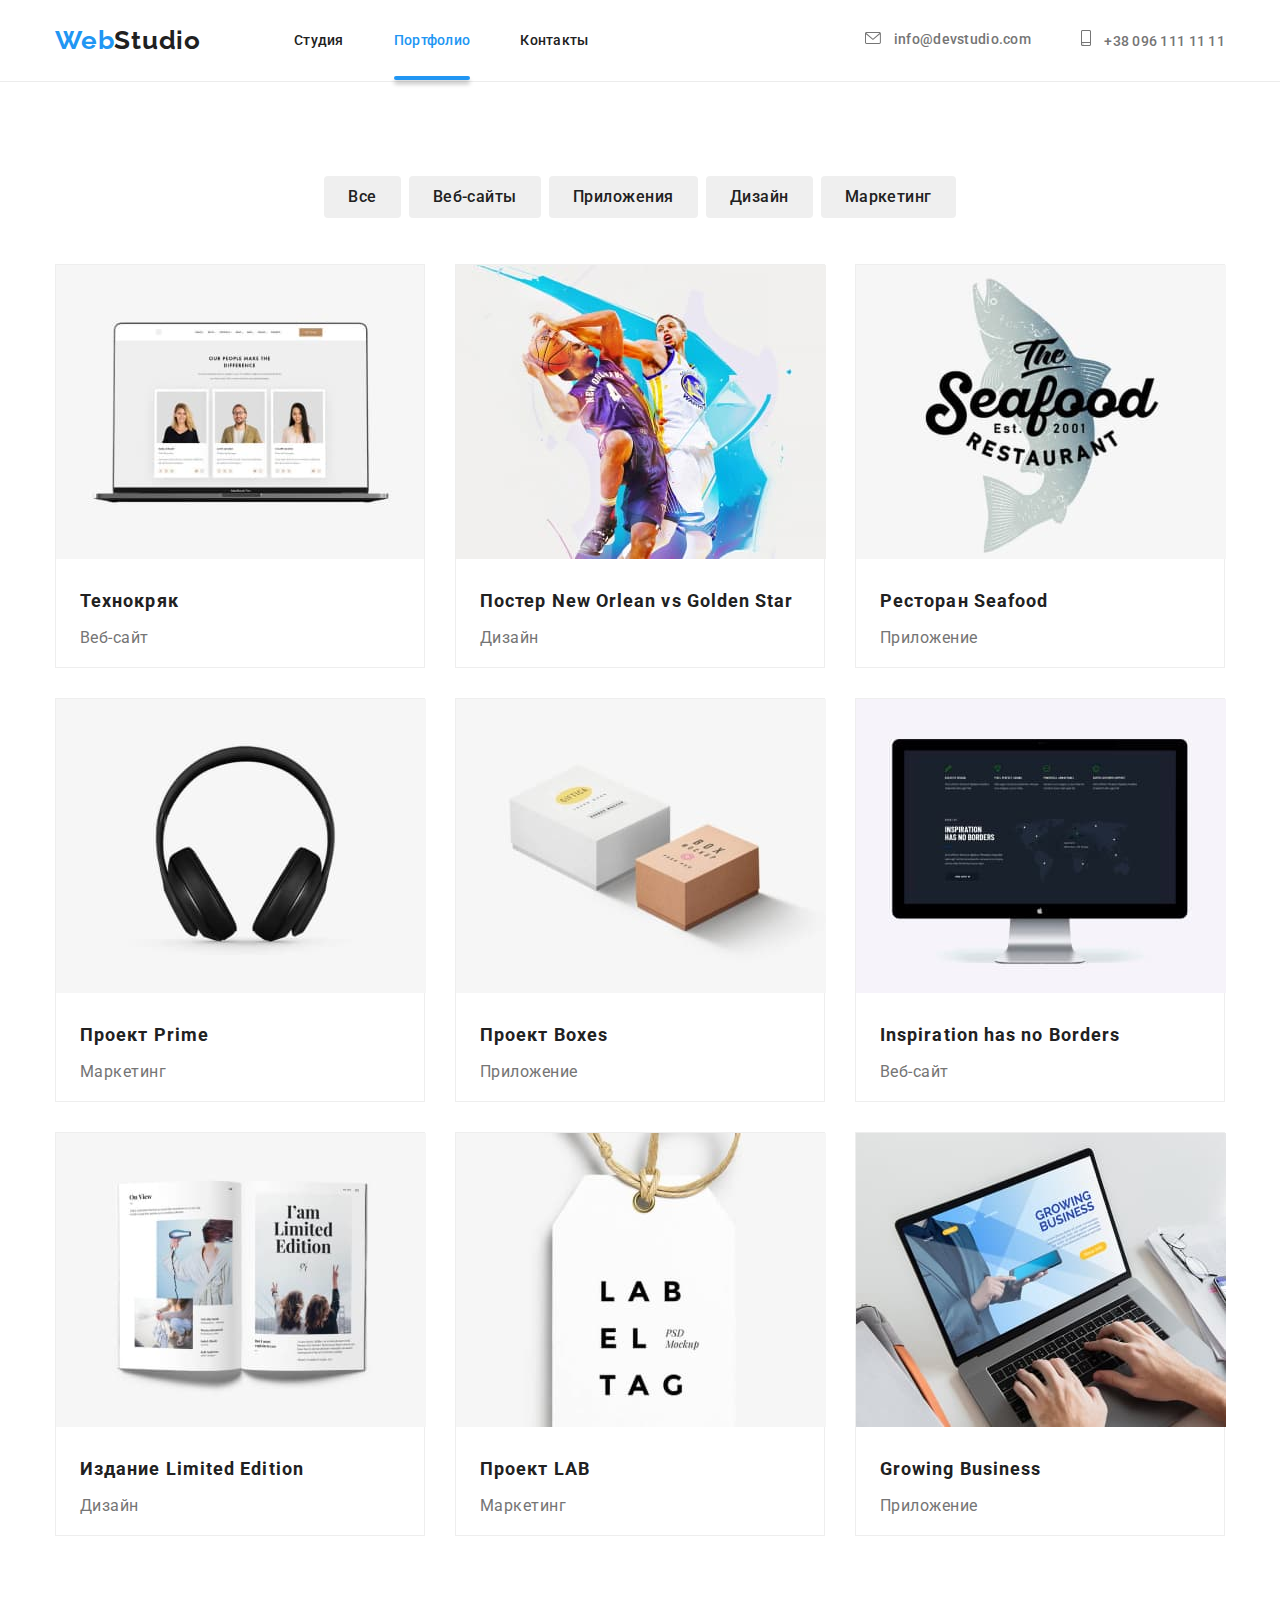
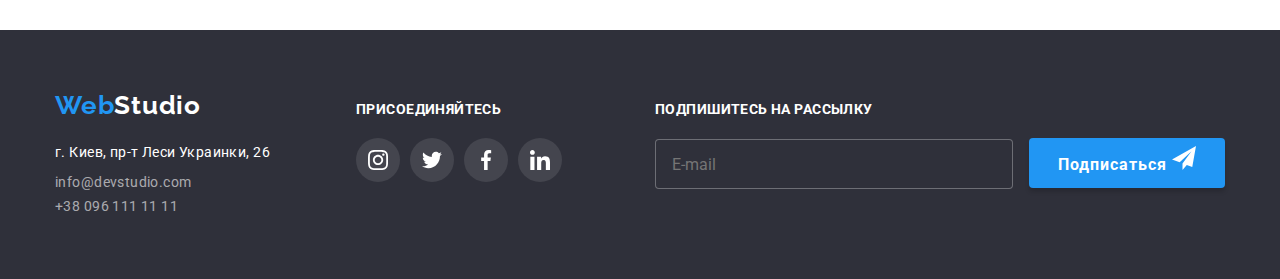
==== portfolio.html @ c8ee0426 "new repository" ====
<!DOCTYPE html>
<html lang="ru">
  <head>
    <meta charset="UTF-8" />
    <meta http-equiv="X-UA-Compatible" content="IE=edge" />
    <meta name="viewport" content="width=device-width, initial-scale=1.0" />
    <title>Portfolio</title>
    <link rel="preconnect" href="https://fonts.googleapis.com" />
    <link rel="preconnect" href="https://fonts.gstatic.com" crossorigin />
    <link
      href="https://fonts.googleapis.com/css2?family=Raleway:wght@700&family=Roboto:wght@400;500;700;900&display=swap"
      rel="stylesheet"
    />
    <link
      rel="stylesheet"
      href="https://cdnjs.cloudflare.com/ajax/libs/modern-normalize/1.1.0/modern-normalize.min.css"
    />
    <link rel="stylesheet" href="./css/styles.css" />
  </head>
  <body>
    <!-- header -->
    <header class="header header-portfolio">
      <div class="container">
        <a href="./index.html" class="header-logo-web"
          >Web<span class="header-logo">Studio</span></a
        >
        <nav class="site-nav">
          <ul class="site-nav-list list">
            <li class="site-nav-item">
              <a href="./index.html" class="site-nav-link">Студия</a>
            </li>
            <li class="site-nav-item">
              <a href="./portfolio.html" class="site-nav-link site-nav-content">Портфолио</a>
            </li>
            <li class="site-nav-item">
              <a href="Контакты" class="site-nav-link">Контакты</a>
            </li>
          </ul>
        </nav>
        <ul class="header-list list">
          <li class="header-list-item">
            <a href="mailto:info@devstudio.com" class="header-list-link">
              <svg class="icon-email">
                <use href="./images/icons.svg#icon-email"></use>
              </svg>
              info@devstudio.com</a
            >
          </li>
          <li class="header-list-item">
            <a href="tel:+380961111111" class="header-list-link">
              <svg class="icon-phone">
                <use href="./images/icons.svg#icon-smartphone"></use>
              </svg>
              +38 096 111 11 11</a
            >
          </li>
        </ul>
      </div>
    </header>
    <!-- main contener -->
    <main>
      <!-- heading -->
      <section class="portfolio section">
        <div class="container">
          <h1 class="visually-hidden">Портфолио</h1>
          <ul class="filters-list list">
            <li class="filters-item filters-item-fist">
              <button class="filters-button" type="button">Все</button>
            </li>
            <li class="filters-item">
              <button class="filters-button" type="button">Веб-сайты</button>
            </li>
            <li class="filters-item">
              <button class="filters-button" type="button">Приложения</button>
            </li>
            <li class="filters-item">
              <button class="filters-button" type="button">Дизайн</button>
            </li>
            <li class="filters-item">
              <button class="filters-button" type="button">Маркетинг</button>
            </li>
          </ul>
          <ul class="portfolio-list list">
            <li class="portfolio-item">
              <div class="portfolio-item-web">
                <img
                  class="portfolio-fofto"
                  src="./images/portfolio-texno.jpg"
                  alt="веб-сайт технокряк"
                  width="370"
                  height="294"
                />
                <p class="portfolio-item-overley">
                  Технокряк это современная площадка распространения коронавируса. Компании
                  используют эту платформу для цифрового шпионажа и атак на защищённые сервера
                  конкурентов.
                </p>
              </div>
              <h2 class="portfolio-title">Технокряк</h2>
              <p class="portfolio-text">Веб-сайт</p>
            </li>
            <li class="portfolio-item">
              <img
                class="portfolio-fofto"
                src="./images/portfolio-poster.jpg"
                alt="дизайн постеров"
                width="370"
                height="294"
              />
              <h2 class="portfolio-title">Постер New Orlean vs Golden Star</h2>
              <p class="portfolio-text">Дизайн</p>
            </li>
            <li class="portfolio-item">
              <img
                class="portfolio-fofto"
                src="./images/portfolio-sea-food.jpg"
                alt="ресторан seafood"
                width="370"
                height="294"
              />
              <h2 class="portfolio-title">Ресторан Seafood</h2>
              <p class="portfolio-text">Приложение</p>
            </li>
            <li class="portfolio-item">
              <img
                class="portfolio-fofto"
                src="./images/portfolio-prime.jpg"
                alt="проект prime"
                width="370"
                height="294"
              />
              <h2 class="portfolio-title">Проект Prime</h2>
              <p class="portfolio-text">Маркетинг</p>
            </li>
            <li class="portfolio-item">
              <img
                class="portfolio-fofto"
                src="./images/portfolio-boxes.jpg"
                alt="проект boxes"
                width="370"
                height="294"
              />
              <h2 class="portfolio-title">Проект Boxes</h2>
              <p class="portfolio-text">Приложение</p>
            </li>
            <li class="portfolio-item">
              <img
                class="portfolio-fofto"
                src="./images/portfolio-inspiration.jpg"
                alt="веб-сайт inspiration"
                width="370"
                height="294"
              />
              <h2 class="portfolio-title">Inspiration has no Borders</h2>
              <p class="portfolio-text">Веб-сайт</p>
            </li>
            <li class="portfolio-item">
              <img
                class="portfolio-fofto"
                src="./images/portfolio-edition.jpg"
                alt="издание limited edition"
                width="370"
                height="294"
              />
              <h2 class="portfolio-title">Издание Limited Edition</h2>
              <p class="portfolio-text">Дизайн</p>
            </li>
            <li class="portfolio-item">
              <img
                class="portfolio-fofto"
                src="./images/portfolio-lab.jpg"
                alt="проект lab"
                width="370"
                height="294"
              />
              <h2 class="portfolio-title">Проект LAB</h2>
              <p class="portfolio-text">Маркетинг</p>
            </li>
            <li class="portfolio-item">
              <img
                class="portfolio-fofto"
                src="./images/portfolio-growing.jpg"
                alt="приложение growing business"
                width="370"
                height="294"
              />
              <h2 class="portfolio-title">Growing Business</h2>
              <p class="portfolio-text">Приложение</p>
            </li>
          </ul>
        </div>
      </section>
    </main>
    <!-- footer -->
    <footer class="footer">
      <div class="container">
        <div class="footer-container">
          <a href="./index.html" class="footer-logo-web"
            >Web<span class="footer-logo">Studio</span></a
          >
          <address class="footer-address">г. Киев, пр-т Леси Украинки, 26</address>
          <a href="mailto:info@devstudio.com" class="footer-link">info@devstudio.com</a>
          <div>
            <a href="tel:+380961111111" class="footer-link footer-link-phone">+38 096 111 11 11</a>
          </div>
        </div>
        <div class="conect">
          <div class="conect-social">
            <h3 class="conect-title">присоединяйтесь</h3>
            <ul class="conect-social-list list">
              <li class="conect-social-item">
                <a class="conect-social-link" href="">
                  <svg class="conect-social-icon">
                    <use href="./images/icons.svg#icon-instagram"></use>
                  </svg>
                </a>
              </li>
              <li class="conect-social-item">
                <a class="conect-social-link" href="">
                  <svg class="conect-social-icon">
                    <use href="./images/icons.svg#icon-twitter"></use>
                  </svg>
                </a>
              </li>
              <li class="conect-social-item">
                <a class="conect-social-link" href="">
                  <svg class="conect-social-icon">
                    <use href="./images/icons.svg#icon-facebook"></use>
                  </svg>
                </a>
              </li>
              <li class="conect-social-item">
                <a class="conect-social-link" href="">
                  <svg class="conect-social-icon">
                    <use href="./images/icons.svg#icon-linkedin"></use>
                  </svg>
                </a>
              </li>
            </ul>
          </div>
        </div>
        <div class="mailing">
          <h3 class="mailing-title">Подпишитесь на рассылку</h3>
          <form class="form">
            <label for="email"></label>
            <input type="email" name="email" id="email" placeholder="E-mail" class="form-label" />
            <button type="submit" class="button-mailing">
              Подписаться
              <svg class="mailing-icon" width="24" height="24">
                <use href="./images/icons.svg#icon-send"></use>
              </svg>
            </button>
          </form>
        </div>
      </div>
    </footer>
  </body>
</html>
---- css/styles.css ----
/* root */
:root {
  --primery-background-color: #ffffff;
  --secondary-background-color: #e5e5e5;
  --section-background-color: #f5f4fa;
  --header-background-color: #2f303a;
  --primery-text-color: #212121;
  --secondary-text-color: #2196f3;
  --link-text-color: #757575;
  --footer-text-color: rgba(255, 255, 255, 0.6);
  --line-fist-color: #ececec;
  --line-second-color: #eeeeee;
  --border-first-color: #afb1b8;
}

/* ----------------------------------------------------------------INDEX---------------------------------------------------------------- */

/* --------------------------------BODY-------------------------------- */

body {
  background-color: var(--primery-background-color);
  font-family: 'Roboto', sans-serif;
}

.list {
  list-style-type: none;
  margin: 0;
  padding: 0;
}

.visually-hidden {
  position: absolute;
  white-space: nowrap;
  width: 1px;
  height: 1px;
  overflow: hidden;
  border: 0;
  padding: 0;
  clip: rect(0 0 0 0);
  clip-path: inset(50%);
  margin: -1px;
}
.container {
  width: 1200px;
  margin: auto;
  padding-left: 15px;
  padding-right: 15px;
  text-align: center;
  /* outline: 2px solid red; */
}

.section {
  padding-top: 94px;
  padding-bottom: 94px;
}
/* --------------------------------HEADER-------------------------------- */

/* web studio */
.header-logo {
  /* margin-right: 93px; */
  font-family: Raleway;
  font-weight: 700;
  font-size: 26px;
  line-height: 1.19;
  letter-spacing: 0.03em;
  color: var(--primery-text-color);
  text-decoration: none;
}

.header-logo-web {
  padding-top: 25px;
  padding-bottom: 25px;
  font-family: Raleway;
  font-weight: 700;
  font-size: 26px;
  line-height: 1.19;
  letter-spacing: 0.03em;
  color: var(--secondary-text-color);
  text-decoration: none;
}

.header-list-link {
  padding-top: 32px;
  padding-bottom: 32px;
  font-weight: 500;
  font-size: 14px;
  line-height: 1.14;
  letter-spacing: 0.02em;
  color: var(--link-text-color);
  text-decoration: none;
  transition: color 250ms cubic-bezier(0.4, 0, 0.2, 1);
}

.header-list-link:hover,
.header-list-link:focus {
  color: var(--secondary-text-color);
}
.header-list {
  display: flex;
  margin-left: auto;
}

.header .container {
  display: flex;
  align-items: center;
}

.header-list-item:not(:first-child) {
  padding-left: 50px;
}

.header-portfolio {
  border-bottom: 1px solid var(--line-fist-color);
}

/* --------------------------------NAV-------------------------------- */

.site-nav-link {
  position: relative;
  padding-top: 32px;
  padding-bottom: 32px;
  font-weight: 500;
  font-size: 14px;
  line-height: 1.14;
  letter-spacing: 0.02em;
  color: var(--primery-text-color);
  text-decoration: none;

  transition: color 250ms cubic-bezier(0.4, 0, 0.2, 1);
}

/* .site-nav-item {
  position: relative;
} */

.site-nav-item:not(:first-child) {
  padding-left: 50px;
}

.site-nav-link:hover,
.site-nav-link:focus {
  color: var(--secondary-text-color);
  text-decoration: none;
  tab-size: 1;
}

.site-nav-content {
  color: var(--secondary-text-color);
}
.site-nav-content::after {
  content: '';
  position: absolute;
  display: block;

  width: 100%;
  height: 4px;
  bottom: 0;
  /* left: 453px;
  top: 76px; */

  background: var(--secondary-text-color);
  box-shadow: 0px 4px 4px rgba(0, 0, 0, 0.25);
  border-radius: 2px;
}

.site-nav-list {
  margin-left: 93px;
  display: flex;
}

.icon-email {
  width: 16px;
  height: 12px;
  margin-right: 10px;
  fill: currentColor;

  transition: color 250ms cubic-bezier(0.4, 0, 0.2, 1);
}

.icon-email:hover,
.icon-email:focus {
  fill: var(--secondary-text-color);
}

.icon-phone {
  width: 10px;
  height: 16px;
  margin-right: 10px;
  fill: currentColor;

  transition: color 250ms cubic-bezier(0.4, 0, 0.2, 1);
}

.icon-phone:hover,
.icon-phone:focus {
  fill: var(--secondary-text-color);
}

/* --------------------------------HERO-------------------------------- */

.hero {
  height: 600px;
  padding-top: 200px;
  padding-bottom: 200px;
  background-color: var(--header-background-color);
  background-image: linear-gradient(rgba(47, 48, 58, 0.4), rgba(47, 48, 58, 0.4)),
    url(../images/hero.jpg);
  background-repeat: no-repeat;
  background-position: center;
  background-size: cover;
}

.hero-title {
  margin: 0;
  padding: 0;
  margin-left: 237px;
  margin-bottom: 30px;
  max-width: 696px;
  font-weight: 900;
  font-size: 44px;
  line-height: 1.36;
  text-align: center;
  letter-spacing: 0.06em;
  text-transform: uppercase;
  color: var(--primery-background-color);
}

.hero-button {
  min-height: 50px;
  min-width: 200px;
  font-weight: bold;
  font-size: 16px;
  line-height: 1.87;
  align-items: center;
  text-align: center;
  letter-spacing: 0.06em;
  background-color: var(--secondary-text-color);
  color: var(--primery-background-color);
  cursor: pointer;
  border: none;
}

/* --------------------------------COMPANY-------------------------------- */

.company {
  /* padding-top: 47px; */
  padding-bottom: 0;
}

.company-list {
  display: flex;
  text-align: left;
}

.company-item {
  width: 270px;
  height: 251px;
}

.company-item:not(:first-child) {
  margin-left: 30px;
}

.company-title {
  margin: 0;
  padding: 0;
  margin-bottom: 10px;
  font-weight: 700;
  font-size: 14px;
  line-height: 1.14;
  letter-spacing: 0.03em;
  text-transform: uppercase;
  color: var(--primery-text-color);
}

.company-text {
  margin: 0;
  padding: 0;
  font-weight: 400;
  font-size: 14px;
  line-height: 1.71;
  letter-spacing: 0.03em;
  color: var(--link-text-color);
}

.details {
  display: flex;
  align-items: center;
  justify-content: center;
  width: 270px;
  height: 120px;
  margin-bottom: 30px;
  background-color: var(--section-background-color);
}

.details-icon {
  width: 70px;
  height: 70px;
}
/* --------------------------------PICHERS-------------------------------- */

.pichers-title {
  margin: 0;
  padding: 0;
  margin-bottom: 50px;
  font-weight: 700;
  font-size: 36px;
  line-height: 1.2;
  text-align: center;
  letter-spacing: 0.03em;
  color: var(--primery-text-color);
}

.pichers-list {
  display: flex;
}

.pichers-foto {
  position: relative;
}

.pichers-foto:not(:first-child) {
  margin-left: 30px;
}

.pichers-list-text {
  position: absolute;
  bottom: 0;
  display: flex;
  margin: 0;
  padding: 0;
  width: 370px;
  height: 70px;
  background: rgba(47, 48, 58, 0.8);
  justify-content: center;
  align-items: center;
}

.pichers-text {
  display: flex;
  font-weight: 700;
  font-size: 14px;
  line-height: 1.14;
  text-align: center;
  letter-spacing: 0.03em;
  text-transform: uppercase;

  color: var(--primery-background-color);
}
/* --------------------------------TEAM-------------------------------- */
.team {
  /* padding-top: 94px;
  padding-bottom: 94px; */
  background-color: var(--section-background-color);
}

.team-title {
  margin: 0;
  padding: 0;
  margin-bottom: 50px;
  font-weight: 700;
  font-size: 36px;
  line-height: 1.17;
  text-align: center;
  letter-spacing: 0.03em;
  color: var(--primery-text-color);
}

.team-list {
  display: flex;
}

.team-list-item {
  width: 270px;
  background: var(--primery-background-color);
  box-shadow: 0px 1px 3px rgba(0, 0, 0, 0.12), 0px 1px 1px rgba(0, 0, 0, 0.14),
    0px 2px 1px rgba(0, 0, 0, 0.2);
  border-radius: 0px 0px 4px 4px;
}

.team-list-item:not(:first-child) {
  margin-left: 30px;
}

.team-item {
  margin: 0;
  padding: 0;
  font-weight: 500;
  font-size: 16px;
  line-height: 1.19;
  text-align: center;
  letter-spacing: 0.03em;
  color: var(--primery-text-color);
}

.team-item {
  margin: 0;
  padding: 0;
  margin-bottom: 10px;
  font-weight: 500;
  font-size: 16px;
  line-height: 1.19;
  text-align: center;
  letter-spacing: 0.03em;
  color: var(--primery-text-color);
}

.team-text {
  margin: 0;
  padding: 0;
  margin-bottom: 16px;
  font-weight: 400;
  font-size: 16px;
  line-height: 1.19;
  text-align: center;
  letter-spacing: 0.03em;
  color: var(--link-text-color);
}

.team-foto {
  margin-bottom: 30px;
}

.team-social-list {
  margin: 0;
  padding: 0;
  margin-left: 32px;
  margin-right: -10px;
  margin-bottom: 30px;
  width: 206px;
  height: 44px;
  display: flex;
  justify-content: center;
  align-items: center;
}

.team-social-item {
  width: 44px;
  height: 44px;
}

.team-social-item:not(:first-child) {
  margin-left: 10px;
}

.team-social-link {
  width: 44px;
  height: 44px;
  display: flex;
  justify-content: center;
  align-items: center;
  color: var(--border-first-color);
  border-radius: 50%;

  transition: color 250ms cubic-bezier(0.4, 0, 0.2, 1),
    background-color 250ms cubic-bezier(0.4, 0, 0.2, 1);
}

.team-social-link:hover,
.team-social-link:focus {
  background-color: var(--secondary-text-color);
  color: var(--primery-background-color);
}

.team-social-icon {
  width: 20px;
  height: 20px;
  fill: currentColor;
}
/* --------------------------------PARTNERS-------------------------------- */

.partners-title {
  margin: 0;
  padding: 0;
  margin-bottom: 50px;
  font-weight: 700;
  font-size: 36px;
  line-height: 1.17;
  text-align: center;
  letter-spacing: 0.03em;
  color: var(--primery-text-color);
}

.partners-list {
  display: flex;
}

.partners-list-item {
  display: inline-flex;
  width: 170px;
  height: 92px;

  transition: color 250ms cubic-bezier(0.4, 0, 0.2, 1), border 250ms cubic-bezier(0.4, 0, 0.2, 1),
    cursor 250ms cubic-bezier(0.4, 0, 0.2, 1);
}
.partners-list-item:not(:first-child) {
  margin-left: 30px;
}

.partners-list-item:hover,
.partners-list-item:focus {
  color: var(--secondary-text-color);
  border: 1px solid var(--secondary-text-color);
  cursor: pointer;
}

.partners-link {
  display: flex;
  fill: currentColor;
  color: currentColor;
  width: 170px;
  height: 92px;
  color: var(--border-first-color);
  border: 1px solid var(--border-first-color);
  box-sizing: border-box;
  border-radius: 4px;
  align-items: center;
  justify-content: center;

  transition: color 250ms cubic-bezier(0.4, 0, 0.2, 1), cursor 250ms cubic-bezier(0.4, 0, 0.2, 1);
}

.partners-link:hover,
.partners-link:focus {
  color: var(--secondary-text-color);
  cursor: pointer;
}

.partners-logo {
  fill: currentColor;
  width: 106px;
  height: 60px;

  transition: color 250ms cubic-bezier(0.4, 0, 0.2, 1), cursor 250ms cubic-bezier(0.4, 0, 0.2, 1);
}

.partners-logo:hover,
.partners-logo:focus {
  fill: var(--secondary-text-color);
  cursor: pointer;
}

/* --------------------------------FOOTER-------------------------------- */
.footer {
  padding-top: 60px;
  padding-bottom: 60px;
  display: flex;
  background-color: var(--header-background-color);
}

.footer .container {
  display: flex;
}

.footer-contacts {
  margin: 0;
  padding: 0;
  width: 278px;
}

.footer-container {
  margin: 0;
  padding: 0;
  width: 231px;
  /* height: 31px; */
  text-align: left;
}

.footer-contacts-address {
  margin: 0;
  padding: 0;
  width: 145px;
  height: 31px;
  text-align: left;
}

.footer-logo {
  font-family: Raleway;
  font-weight: 700;
  font-size: 26px;
  line-height: 1.19;
  letter-spacing: 0.03em;
  color: var(--primery-background-color);
}

.footer-logo-web {
  font-family: Raleway;
  font-weight: 700;
  font-size: 26px;
  line-height: 1.19;
  letter-spacing: 0.03em;
  color: var(--secondary-text-color);
  text-decoration: none;
}

.footer-address {
  width: 231px;
  height: 30px;
  margin-top: 20px;
  font-style: normal;
  font-weight: 400;
  font-size: 14px;
  line-height: 1.71;
  letter-spacing: 0.03em;
  color: var(--primery-background-color);
}
.footer-link {
  width: 231px;
  height: 30px;
  margin-top: 9px;
  font-weight: 400;
  font-size: 14px;
  line-height: 1.71;
  letter-spacing: 0.03em;
  color: var(--footer-text-color);
  text-decoration: none;
}

/* .footer-link-phone {
  width: 231px;
  height: 30px;
  margin-top: 9px;
} */

.conect {
  margin: 0;
  padding: 0;
  margin-left: 70px;
  margin-top: 12px;
  width: 206px;
  height: 80px;
}

.conect-title {
  margin: 0;
  padding: 0;
  width: 145px;
  height: 16px;
  margin-bottom: 20px;
  text-align: left;
  font-weight: 700;
  font-size: 14px;
  line-height: 1.14;
  letter-spacing: 0.03em;
  text-transform: uppercase;
  color: var(--primery-background-color);
}

.conect-social {
  margin: 0;
  padding: 0;
}
.conect-social-list {
  margin: 0;
  padding: 0;
  width: 206px;
  height: 44px;
  display: flex;
  justify-content: left;
  align-items: center;
}

.conect-social-item {
  width: 44px;
  height: 44px;
}

.conect-social-item:not(:first-child) {
  margin-left: 10px;
}

.conect-social-link {
  width: 44px;
  height: 44px;
  display: flex;
  justify-content: center;
  align-items: center;
  color: var(--primery-background-color);
  background: rgba(255, 255, 255, 0.1);
  border-radius: 50%;

  transition: color 250ms cubic-bezier(0.4, 0, 0.2, 1),
    background-color 250ms cubic-bezier(0.4, 0, 0.2, 1);
}

.conect-social-link:hover,
.conect-social-link:focus {
  background-color: var(--secondary-text-color);
  /* color: var(--primery-background-color); */
}

.conect-social-icon {
  width: 20px;
  height: 20px;
  fill: currentColor;
}

.mailing {
  margin: 0;
  padding: 0;
  margin-top: 12px;
  margin-left: 93px;
  width: 570px;
  height: 86px;
  text-align: left;
}

.mailing-title {
  padding: 0;
  margin: 0;
  font-size: 14px;
  line-height: 1.14;
  letter-spacing: 0.03em;
  text-transform: uppercase;

  color: #ffffff;
}

.form {
  margin: 0;
  padding: 0;
  margin-top: 20px;
}

.form-label {
  margin: 0;
  padding: 0;
  padding-left: 16px;
  width: 358px;
  height: 50px;
  color: rgba(255, 255, 255, 0.6);

  border: 1px solid rgba(255, 255, 255, 0.3);
  /* box-sizing: border-box;
  filter: drop-shadow(0px 4px 4px rgba(0, 0, 0, 0.15)); */
  border-radius: 4px;
  background-color: var(--header-background-color);
}

.button-mailing {
  margin: 0;
  padding: 0;
  margin-left: 12px;
  width: 196px;
  height: 50px;

  font-weight: 700;
  font-size: 16px;
  line-height: 1.88;
  align-items: center;
  text-align: center;
  letter-spacing: 0.06em;

  border: none;

  color: var(--primery-background-color);
  background-color: var(--secondary-text-color);
  box-shadow: 0px 4px 4px rgba(0, 0, 0, 0.15);
  border-radius: 4px;

  cursor: pointer;
}

.mailing-icon {
  /* padding-top: 13px; */
  align-items: center;
  text-align: center;
  fill: var(--primery-background-color);
}
/* ----------------------------------------------------------------PORTFOLIO---------------------------------------------------------------- */

/* --------------------------------FILTERS-------------------------------- */

.filters-list {
  display: flex;
  margin-bottom: 50px;
  justify-content: center;
  align-items: center;
  border-color: var(--section-background-color);
}

.filters-button {
  padding: 6px 22px;
  color: var(--primery-text-color);
  font-family: inherit;
  font-weight: 500;
  font-size: 16px;
  line-height: 1.62;
  text-align: center;
  letter-spacing: 0.03em;
  border-radius: 4px;
  border-color: transparent;
}

.filters-item {
  margin-left: 8px;
  height: 38px;
  transition: background-color 2500ms cubic-bezier(0.4, 0, 0.2, 1),
    color 2500ms cubic-bezier(0.4, 0, 0.2, 1), cursor 2500ms cubic-bezier(0.4, 0, 0.2, 1),
    box-shadow 2500ms cubic-bezier(0.4, 0, 0.2, 1);
}

.filters-item-fist {
  margin-left: 0px;
}

.filters-item :hover,
.filters-item :focus {
  background-color: var(--secondary-text-color);
  color: var(--primery-background-color);
  cursor: pointer;
  box-shadow: 0px 3px 1px rgba(0, 0, 0, 0.1), 0px 1px 2px rgba(0, 0, 0, 0.08),
    0px 2px 2px rgba(0, 0, 0, 0.12);
}

/* --------------------------------PORTFOLIO-------------------------------- */

.portfolio-list {
  display: inline-flex;
  flex-wrap: wrap;
}

.portfolio-item {
  position: relative;
  margin-left: 30px;
  margin-bottom: 30px;
  width: 370px;
  height: 404px;
  background: var(--primery-background-color);
  border: 1px solid var(--line-second-color);

  transition: cursor 250ms cubic-bezier(0.4, 0, 0.2, 1),
    box-shadow 250ms cubic-bezier(0.4, 0, 0.2, 1);
}

.portfolio-item:nth-child(3n + 1) {
  margin-left: 0px;
}

.portfolio-item:nth-last-child(-n + 3) {
  margin-bottom: 0px;
}

.portfolio-item:hover,
.portfolio-item:focus {
  cursor: pointer;
  box-shadow: 0px 1px 1px rgba(0, 0, 0, 0.12), 0px 4px 4px rgba(0, 0, 0, 0.06),
    1px 4px 6px rgba(0, 0, 0, 0.16);
}

.portfolio-item-web {
  position: relative;
  overflow: hidden;
}

.portfolio-item-overley {
  display: block;
  margin: 0;
  position: absolute;
  top: 0;
  left: 0;
  padding: 63px 24px;
  width: 100%;
  height: 100%;
  font-weight: normal;
  font-size: 18px;
  line-height: 1.56;
  letter-spacing: 0.03em;
  text-align: start;

  color: var(--primery-background-color);
  background: rgba(33, 150, 243, 0.9);

  transform: translateY(100%);

  transition: transform 250ms cubic-bezier(0.4, 0, 0.2, 1);
}

.portfolio-item:hover .portfolio-item-overley {
  transform: translateY(0);
}

/* .portfolio-item-web:hover {
  opacity: 1;
} */

.portfolio-title {
  margin: 0;
  padding: 0;
  margin-top: 20px;
  margin-bottom: 4px;
  margin-left: 24px;
  margin-right: 24px;
  text-align: left;
  font-weight: 700;
  font-size: 18px;
  line-height: 2;
  letter-spacing: 0.06em;
  color: var(--primery-text-color);
}

.portfolio-text {
  margin: 0;
  padding: 0;
  margin-bottom: 20px;
  margin-left: 24px;
  margin-right: 24px;
  text-align: left;
  font-weight: 400;
  font-size: 16px;
  line-height: 1.87;
  letter-spacing: 0.03em;
  color: var(--link-text-color);
}

/* --------------------------------BACKDROP-------------------------------- */

.backdrop {
  width: 100vw;
  height: 100vh;
  top: 0;
  position: fixed;
  background: rgba(0, 0, 0, 0.2);
  transition: opacity 250ms cubic-bezier(0.4, 0, 0.2, 1),
    visibility 250ms cubic-bezier(0.4, 0, 0.2, 1);
}

.backdrop.is-hidden .modal {
  transform: scale(1.5);
  transition: transform 250ms cubic-bezier(0.4, 0, 0.2, 1);
}

.modal {
  position: absolute;
  top: 50%;
  left: 50%;
  transform: translate(-50%, -50%);
  width: 528px;
  min-height: 581px;
  background-color: var(--primery-background-color);
  border-radius: 5px;
  transition: transform 250ms cubic-bezier(0.4, 0, 0.2, 1);
}
.modal-close {
  position: absolute;
  top: 8px;
  right: 8px;
  width: 30px;
  height: 30px;
  background: #ffffff;
  border: 1px solid rgba(0, 0, 0, 0.1);
  box-sizing: border-box;
  border-radius: 50%;
  display: flex;
  justify-content: center;
  align-items: center;
  cursor: pointer;
}

.modal-close:hover,
.modal-close:focus {
  background-color: var(--secondary-text-color);
}

.modal-close-icon {
  fill: currentColor;
}

.is-hidden {
  visibility: hidden;
  opacity: 0;
  pointer-events: none;
}

/* --------------------------------FORMS ORDER-------------------------------- */
.modal-form {
  padding: 0;
  margin: 0;
  padding-top: 40px;
  padding-left: 40px;
  padding-right: 40px;
}

.order-tirle {
  margin: 0;
  padding: 0;
  font-weight: 700;
  font-size: 20px;
  line-height: 1.15;
  text-align: center;
  letter-spacing: 0.03em;

  color: var(--primery-text-color);
}

.inputs {
  width: 448px;
  height: 342px;
}

.inputs:first-child {
  margin-top: 12px;
}

.inputs:last-child {
  height: 138px;
}

.input-box {
  margin: 0;
  padding: 0;
  margin-bottom: 10px;
  width: 448px;
  height: 58px;
  transition: color 250ms cubic-bezier(0.4, 0, 0.2, 1),
    border-color 250ms cubic-bezier(0.4, 0, 0.2, 1), cursor 250ms cubic-bezier(0.4, 0, 0.2, 1);
}

.input-box:last-child {
  height: 138px;
}

.input-box:hover,
.input-box:focus {
  color: var(--secondary-text-color);
  border-color: var(--secondary-text-color);
  cursor: pointer;
}

.input:hover + .label,
.input:focus + .label {
  color: var(--secondary-text-color);
  border-color: var(--secondary-text-color);
  cursor: pointer;
}

.input-title {
  margin-bottom: 4px;
  font-weight: 400;
  font-size: 12px;
  line-height: 1.17;

  letter-spacing: 0.01em;

  color: var(--link-text-color);
}

.input {
  padding-left: 42px;
  width: 100%;
  height: 40px;
  border: 1px solid rgba(33, 33, 33, 0.2);
  box-sizing: border-box;
  border-radius: 4px;
}

.input-text {
  margin: 0;
  resize: none;
  padding-left: 16px;
  padding-top: 12px;
  width: 100%;
  height: 120px;

  font-weight: 400;
  font-size: 12px;
  line-height: 1.17;
  letter-spacing: 0.01em;

  color: rgba(117, 117, 117, 0.5);

  border: 1px solid rgba(33, 33, 33, 0.2);
  box-sizing: border-box;
  border-radius: 4px;
}

.check-box {
  width: 435px;
  height: 25px;
  margin: 0;
  padding: 0;
  margin-top: 20px;
  margin-bottom: 30px;
  margin-left: 12px;
  transition: cursor 250ms cubic-bezier(0.4, 0, 0.2, 1);
  /* outline: 1px solid tomato; */

  font-weight: 400;
  font-size: 14px;
  line-height: 1.71;

  letter-spacing: 0.03em;

  color: var(--link-text-color);
}

.check-box:hover .input-check-label,
.check-box:focus .input-check-label {
  cursor: pointer;
  fill: currentColor;
}

.input-check-label:checked + .input-check-icon {
  background-image: url('../images/check.svg');
  background-size: contain;
  background-origin: content-box;
  background-color: var(--secondary-text-color);
}

.input-check-label {
  /* display: block; */
  position: absolute;
  white-space: nowrap;
  width: 1px;
  height: 1px;
  overflow: hidden;
  border: 0;
  padding: 0;
  clip: rect(0 0 0 0);
  clip-path: inset(50%);
  margin: -1px;
}

.label-check {
  display: flexbox;
  align-items: center;
}

.input-check-icon {
  display: inline-block;
  transform: translateY(3px);
  margin-right: 7px;
  width: 16px;
  height: 15px;
  border: 2px solid var(--primery-text-color);
  border-radius: 2px;
  /* background-color: tomato; */
}

.input-check-contract {
  color: var(--secondary-text-color);
}

.label-icon {
  position: absolute;
  margin-left: -436px;
  margin-top: 11px;
  transform: scaleX(100%);
  fill: currentColor;
}

.button-check {
  margin: 0;
  margin-left: 124px;

  width: 200px;
  height: 50px;

  border: none;

  background: var(--secondary-text-color);
  box-shadow: 0px 4px 4px rgba(0, 0, 0, 0.15);
  border-radius: 4px;
}
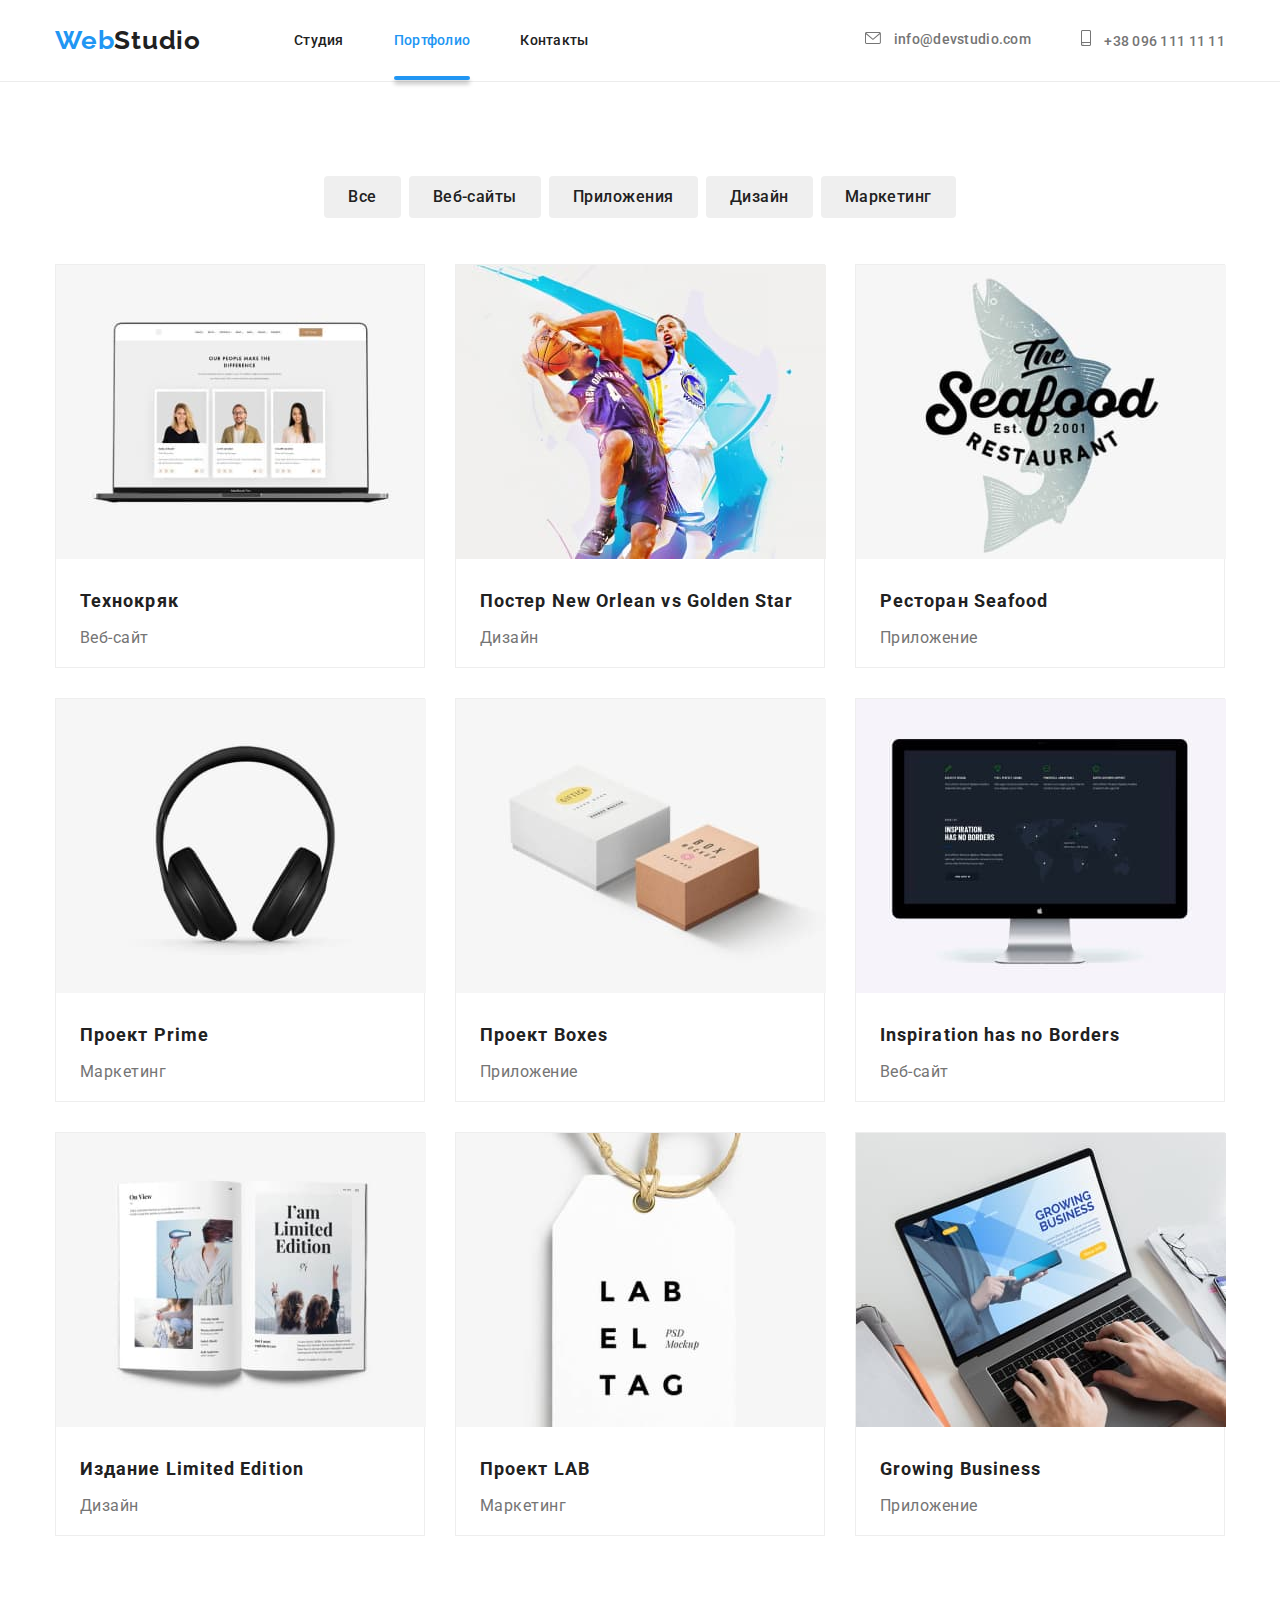
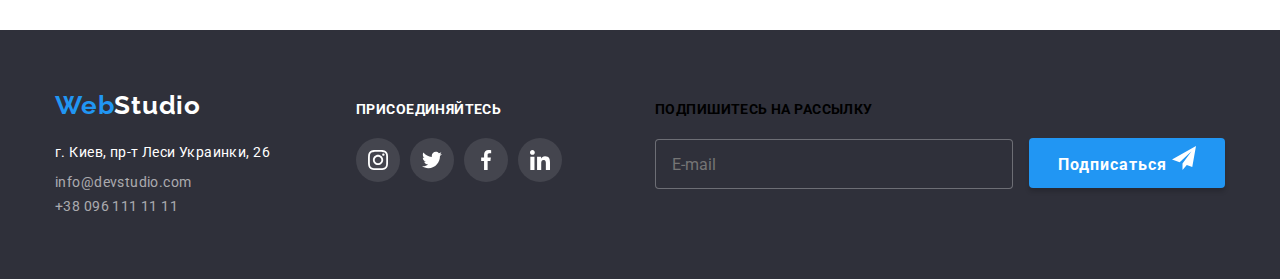
==== commit a3d385b6: "work home 7 parht 1" ====
--- a/portfolio.html
+++ b/portfolio.html
@@ -15,7 +15,8 @@
       rel="stylesheet"
       href="https://cdnjs.cloudflare.com/ajax/libs/modern-normalize/1.1.0/modern-normalize.min.css"
     />
-    <link rel="stylesheet" href="./css/styles.css" />
+    <!-- <link rel="stylesheet" href="./css/styles.css" /> -->
+    <link rel="stylesheet" href="./css/main.min.css" />
   </head>
   <body>
     <!-- header -->
--- a/css/styles.css
+++ b/css/styles.css
@@ -1,1164 +1,33 @@
 /* root */
-:root {
-  --primery-background-color: #ffffff;
-  --secondary-background-color: #e5e5e5;
-  --section-background-color: #f5f4fa;
-  --header-background-color: #2f303a;
-  --primery-text-color: #212121;
-  --secondary-text-color: #2196f3;
-  --link-text-color: #757575;
-  --footer-text-color: rgba(255, 255, 255, 0.6);
-  --line-fist-color: #ececec;
-  --line-second-color: #eeeeee;
-  --border-first-color: #afb1b8;
-}
 
 /* ----------------------------------------------------------------INDEX---------------------------------------------------------------- */
 
 /* --------------------------------BODY-------------------------------- */
 
-body {
-  background-color: var(--primery-background-color);
-  font-family: 'Roboto', sans-serif;
-}
-
-.list {
-  list-style-type: none;
-  margin: 0;
-  padding: 0;
-}
-
-.visually-hidden {
-  position: absolute;
-  white-space: nowrap;
-  width: 1px;
-  height: 1px;
-  overflow: hidden;
-  border: 0;
-  padding: 0;
-  clip: rect(0 0 0 0);
-  clip-path: inset(50%);
-  margin: -1px;
-}
-.container {
-  width: 1200px;
-  margin: auto;
-  padding-left: 15px;
-  padding-right: 15px;
-  text-align: center;
-  /* outline: 2px solid red; */
-}
-
-.section {
-  padding-top: 94px;
-  padding-bottom: 94px;
-}
 /* --------------------------------HEADER-------------------------------- */
 
 /* web studio */
-.header-logo {
-  /* margin-right: 93px; */
-  font-family: Raleway;
-  font-weight: 700;
-  font-size: 26px;
-  line-height: 1.19;
-  letter-spacing: 0.03em;
-  color: var(--primery-text-color);
-  text-decoration: none;
-}
-
-.header-logo-web {
-  padding-top: 25px;
-  padding-bottom: 25px;
-  font-family: Raleway;
-  font-weight: 700;
-  font-size: 26px;
-  line-height: 1.19;
-  letter-spacing: 0.03em;
-  color: var(--secondary-text-color);
-  text-decoration: none;
-}
-
-.header-list-link {
-  padding-top: 32px;
-  padding-bottom: 32px;
-  font-weight: 500;
-  font-size: 14px;
-  line-height: 1.14;
-  letter-spacing: 0.02em;
-  color: var(--link-text-color);
-  text-decoration: none;
-  transition: color 250ms cubic-bezier(0.4, 0, 0.2, 1);
-}
-
-.header-list-link:hover,
-.header-list-link:focus {
-  color: var(--secondary-text-color);
-}
-.header-list {
-  display: flex;
-  margin-left: auto;
-}
-
-.header .container {
-  display: flex;
-  align-items: center;
-}
-
-.header-list-item:not(:first-child) {
-  padding-left: 50px;
-}
-
-.header-portfolio {
-  border-bottom: 1px solid var(--line-fist-color);
-}
 
 /* --------------------------------NAV-------------------------------- */
 
-.site-nav-link {
-  position: relative;
-  padding-top: 32px;
-  padding-bottom: 32px;
-  font-weight: 500;
-  font-size: 14px;
-  line-height: 1.14;
-  letter-spacing: 0.02em;
-  color: var(--primery-text-color);
-  text-decoration: none;
-
-  transition: color 250ms cubic-bezier(0.4, 0, 0.2, 1);
-}
-
-/* .site-nav-item {
-  position: relative;
-} */
-
-.site-nav-item:not(:first-child) {
-  padding-left: 50px;
-}
-
-.site-nav-link:hover,
-.site-nav-link:focus {
-  color: var(--secondary-text-color);
-  text-decoration: none;
-  tab-size: 1;
-}
-
-.site-nav-content {
-  color: var(--secondary-text-color);
-}
-.site-nav-content::after {
-  content: '';
-  position: absolute;
-  display: block;
-
-  width: 100%;
-  height: 4px;
-  bottom: 0;
-  /* left: 453px;
-  top: 76px; */
-
-  background: var(--secondary-text-color);
-  box-shadow: 0px 4px 4px rgba(0, 0, 0, 0.25);
-  border-radius: 2px;
-}
-
-.site-nav-list {
-  margin-left: 93px;
-  display: flex;
-}
-
-.icon-email {
-  width: 16px;
-  height: 12px;
-  margin-right: 10px;
-  fill: currentColor;
-
-  transition: color 250ms cubic-bezier(0.4, 0, 0.2, 1);
-}
-
-.icon-email:hover,
-.icon-email:focus {
-  fill: var(--secondary-text-color);
-}
-
-.icon-phone {
-  width: 10px;
-  height: 16px;
-  margin-right: 10px;
-  fill: currentColor;
-
-  transition: color 250ms cubic-bezier(0.4, 0, 0.2, 1);
-}
-
-.icon-phone:hover,
-.icon-phone:focus {
-  fill: var(--secondary-text-color);
-}
-
 /* --------------------------------HERO-------------------------------- */
-
-.hero {
-  height: 600px;
-  padding-top: 200px;
-  padding-bottom: 200px;
-  background-color: var(--header-background-color);
-  background-image: linear-gradient(rgba(47, 48, 58, 0.4), rgba(47, 48, 58, 0.4)),
-    url(../images/hero.jpg);
-  background-repeat: no-repeat;
-  background-position: center;
-  background-size: cover;
-}
-
-.hero-title {
-  margin: 0;
-  padding: 0;
-  margin-left: 237px;
-  margin-bottom: 30px;
-  max-width: 696px;
-  font-weight: 900;
-  font-size: 44px;
-  line-height: 1.36;
-  text-align: center;
-  letter-spacing: 0.06em;
-  text-transform: uppercase;
-  color: var(--primery-background-color);
-}
-
-.hero-button {
-  min-height: 50px;
-  min-width: 200px;
-  font-weight: bold;
-  font-size: 16px;
-  line-height: 1.87;
-  align-items: center;
-  text-align: center;
-  letter-spacing: 0.06em;
-  background-color: var(--secondary-text-color);
-  color: var(--primery-background-color);
-  cursor: pointer;
-  border: none;
-}
 
 /* --------------------------------COMPANY-------------------------------- */
 
-.company {
-  /* padding-top: 47px; */
-  padding-bottom: 0;
-}
-
-.company-list {
-  display: flex;
-  text-align: left;
-}
-
-.company-item {
-  width: 270px;
-  height: 251px;
-}
-
-.company-item:not(:first-child) {
-  margin-left: 30px;
-}
-
-.company-title {
-  margin: 0;
-  padding: 0;
-  margin-bottom: 10px;
-  font-weight: 700;
-  font-size: 14px;
-  line-height: 1.14;
-  letter-spacing: 0.03em;
-  text-transform: uppercase;
-  color: var(--primery-text-color);
-}
-
-.company-text {
-  margin: 0;
-  padding: 0;
-  font-weight: 400;
-  font-size: 14px;
-  line-height: 1.71;
-  letter-spacing: 0.03em;
-  color: var(--link-text-color);
-}
-
-.details {
-  display: flex;
-  align-items: center;
-  justify-content: center;
-  width: 270px;
-  height: 120px;
-  margin-bottom: 30px;
-  background-color: var(--section-background-color);
-}
-
-.details-icon {
-  width: 70px;
-  height: 70px;
-}
 /* --------------------------------PICHERS-------------------------------- */
 
-.pichers-title {
-  margin: 0;
-  padding: 0;
-  margin-bottom: 50px;
-  font-weight: 700;
-  font-size: 36px;
-  line-height: 1.2;
-  text-align: center;
-  letter-spacing: 0.03em;
-  color: var(--primery-text-color);
-}
+/* --------------------------------TEAM-------------------------------- */
 
-.pichers-list {
-  display: flex;
-}
-
-.pichers-foto {
-  position: relative;
-}
-
-.pichers-foto:not(:first-child) {
-  margin-left: 30px;
-}
-
-.pichers-list-text {
-  position: absolute;
-  bottom: 0;
-  display: flex;
-  margin: 0;
-  padding: 0;
-  width: 370px;
-  height: 70px;
-  background: rgba(47, 48, 58, 0.8);
-  justify-content: center;
-  align-items: center;
-}
-
-.pichers-text {
-  display: flex;
-  font-weight: 700;
-  font-size: 14px;
-  line-height: 1.14;
-  text-align: center;
-  letter-spacing: 0.03em;
-  text-transform: uppercase;
-
-  color: var(--primery-background-color);
-}
-/* --------------------------------TEAM-------------------------------- */
-.team {
-  /* padding-top: 94px;
-  padding-bottom: 94px; */
-  background-color: var(--section-background-color);
-}
-
-.team-title {
-  margin: 0;
-  padding: 0;
-  margin-bottom: 50px;
-  font-weight: 700;
-  font-size: 36px;
-  line-height: 1.17;
-  text-align: center;
-  letter-spacing: 0.03em;
-  color: var(--primery-text-color);
-}
-
-.team-list {
-  display: flex;
-}
-
-.team-list-item {
-  width: 270px;
-  background: var(--primery-background-color);
-  box-shadow: 0px 1px 3px rgba(0, 0, 0, 0.12), 0px 1px 1px rgba(0, 0, 0, 0.14),
-    0px 2px 1px rgba(0, 0, 0, 0.2);
-  border-radius: 0px 0px 4px 4px;
-}
-
-.team-list-item:not(:first-child) {
-  margin-left: 30px;
-}
-
-.team-item {
-  margin: 0;
-  padding: 0;
-  font-weight: 500;
-  font-size: 16px;
-  line-height: 1.19;
-  text-align: center;
-  letter-spacing: 0.03em;
-  color: var(--primery-text-color);
-}
-
-.team-item {
-  margin: 0;
-  padding: 0;
-  margin-bottom: 10px;
-  font-weight: 500;
-  font-size: 16px;
-  line-height: 1.19;
-  text-align: center;
-  letter-spacing: 0.03em;
-  color: var(--primery-text-color);
-}
-
-.team-text {
-  margin: 0;
-  padding: 0;
-  margin-bottom: 16px;
-  font-weight: 400;
-  font-size: 16px;
-  line-height: 1.19;
-  text-align: center;
-  letter-spacing: 0.03em;
-  color: var(--link-text-color);
-}
-
-.team-foto {
-  margin-bottom: 30px;
-}
-
-.team-social-list {
-  margin: 0;
-  padding: 0;
-  margin-left: 32px;
-  margin-right: -10px;
-  margin-bottom: 30px;
-  width: 206px;
-  height: 44px;
-  display: flex;
-  justify-content: center;
-  align-items: center;
-}
-
-.team-social-item {
-  width: 44px;
-  height: 44px;
-}
-
-.team-social-item:not(:first-child) {
-  margin-left: 10px;
-}
-
-.team-social-link {
-  width: 44px;
-  height: 44px;
-  display: flex;
-  justify-content: center;
-  align-items: center;
-  color: var(--border-first-color);
-  border-radius: 50%;
-
-  transition: color 250ms cubic-bezier(0.4, 0, 0.2, 1),
-    background-color 250ms cubic-bezier(0.4, 0, 0.2, 1);
-}
-
-.team-social-link:hover,
-.team-social-link:focus {
-  background-color: var(--secondary-text-color);
-  color: var(--primery-background-color);
-}
-
-.team-social-icon {
-  width: 20px;
-  height: 20px;
-  fill: currentColor;
-}
 /* --------------------------------PARTNERS-------------------------------- */
 
-.partners-title {
-  margin: 0;
-  padding: 0;
-  margin-bottom: 50px;
-  font-weight: 700;
-  font-size: 36px;
-  line-height: 1.17;
-  text-align: center;
-  letter-spacing: 0.03em;
-  color: var(--primery-text-color);
-}
+/* --------------------------------FOOTER-------------------------------- */
 
-.partners-list {
-  display: flex;
-}
-
-.partners-list-item {
-  display: inline-flex;
-  width: 170px;
-  height: 92px;
-
-  transition: color 250ms cubic-bezier(0.4, 0, 0.2, 1), border 250ms cubic-bezier(0.4, 0, 0.2, 1),
-    cursor 250ms cubic-bezier(0.4, 0, 0.2, 1);
-}
-.partners-list-item:not(:first-child) {
-  margin-left: 30px;
-}
-
-.partners-list-item:hover,
-.partners-list-item:focus {
-  color: var(--secondary-text-color);
-  border: 1px solid var(--secondary-text-color);
-  cursor: pointer;
-}
-
-.partners-link {
-  display: flex;
-  fill: currentColor;
-  color: currentColor;
-  width: 170px;
-  height: 92px;
-  color: var(--border-first-color);
-  border: 1px solid var(--border-first-color);
-  box-sizing: border-box;
-  border-radius: 4px;
-  align-items: center;
-  justify-content: center;
-
-  transition: color 250ms cubic-bezier(0.4, 0, 0.2, 1), cursor 250ms cubic-bezier(0.4, 0, 0.2, 1);
-}
-
-.partners-link:hover,
-.partners-link:focus {
-  color: var(--secondary-text-color);
-  cursor: pointer;
-}
-
-.partners-logo {
-  fill: currentColor;
-  width: 106px;
-  height: 60px;
-
-  transition: color 250ms cubic-bezier(0.4, 0, 0.2, 1), cursor 250ms cubic-bezier(0.4, 0, 0.2, 1);
-}
-
-.partners-logo:hover,
-.partners-logo:focus {
-  fill: var(--secondary-text-color);
-  cursor: pointer;
-}
-
-/* --------------------------------FOOTER-------------------------------- */
-.footer {
-  padding-top: 60px;
-  padding-bottom: 60px;
-  display: flex;
-  background-color: var(--header-background-color);
-}
-
-.footer .container {
-  display: flex;
-}
-
-.footer-contacts {
-  margin: 0;
-  padding: 0;
-  width: 278px;
-}
-
-.footer-container {
-  margin: 0;
-  padding: 0;
-  width: 231px;
-  /* height: 31px; */
-  text-align: left;
-}
-
-.footer-contacts-address {
-  margin: 0;
-  padding: 0;
-  width: 145px;
-  height: 31px;
-  text-align: left;
-}
-
-.footer-logo {
-  font-family: Raleway;
-  font-weight: 700;
-  font-size: 26px;
-  line-height: 1.19;
-  letter-spacing: 0.03em;
-  color: var(--primery-background-color);
-}
-
-.footer-logo-web {
-  font-family: Raleway;
-  font-weight: 700;
-  font-size: 26px;
-  line-height: 1.19;
-  letter-spacing: 0.03em;
-  color: var(--secondary-text-color);
-  text-decoration: none;
-}
-
-.footer-address {
-  width: 231px;
-  height: 30px;
-  margin-top: 20px;
-  font-style: normal;
-  font-weight: 400;
-  font-size: 14px;
-  line-height: 1.71;
-  letter-spacing: 0.03em;
-  color: var(--primery-background-color);
-}
-.footer-link {
-  width: 231px;
-  height: 30px;
-  margin-top: 9px;
-  font-weight: 400;
-  font-size: 14px;
-  line-height: 1.71;
-  letter-spacing: 0.03em;
-  color: var(--footer-text-color);
-  text-decoration: none;
-}
-
-/* .footer-link-phone {
-  width: 231px;
-  height: 30px;
-  margin-top: 9px;
-} */
-
-.conect {
-  margin: 0;
-  padding: 0;
-  margin-left: 70px;
-  margin-top: 12px;
-  width: 206px;
-  height: 80px;
-}
-
-.conect-title {
-  margin: 0;
-  padding: 0;
-  width: 145px;
-  height: 16px;
-  margin-bottom: 20px;
-  text-align: left;
-  font-weight: 700;
-  font-size: 14px;
-  line-height: 1.14;
-  letter-spacing: 0.03em;
-  text-transform: uppercase;
-  color: var(--primery-background-color);
-}
-
-.conect-social {
-  margin: 0;
-  padding: 0;
-}
-.conect-social-list {
-  margin: 0;
-  padding: 0;
-  width: 206px;
-  height: 44px;
-  display: flex;
-  justify-content: left;
-  align-items: center;
-}
-
-.conect-social-item {
-  width: 44px;
-  height: 44px;
-}
-
-.conect-social-item:not(:first-child) {
-  margin-left: 10px;
-}
-
-.conect-social-link {
-  width: 44px;
-  height: 44px;
-  display: flex;
-  justify-content: center;
-  align-items: center;
-  color: var(--primery-background-color);
-  background: rgba(255, 255, 255, 0.1);
-  border-radius: 50%;
-
-  transition: color 250ms cubic-bezier(0.4, 0, 0.2, 1),
-    background-color 250ms cubic-bezier(0.4, 0, 0.2, 1);
-}
-
-.conect-social-link:hover,
-.conect-social-link:focus {
-  background-color: var(--secondary-text-color);
-  /* color: var(--primery-background-color); */
-}
-
-.conect-social-icon {
-  width: 20px;
-  height: 20px;
-  fill: currentColor;
-}
-
-.mailing {
-  margin: 0;
-  padding: 0;
-  margin-top: 12px;
-  margin-left: 93px;
-  width: 570px;
-  height: 86px;
-  text-align: left;
-}
-
-.mailing-title {
-  padding: 0;
-  margin: 0;
-  font-size: 14px;
-  line-height: 1.14;
-  letter-spacing: 0.03em;
-  text-transform: uppercase;
-
-  color: #ffffff;
-}
-
-.form {
-  margin: 0;
-  padding: 0;
-  margin-top: 20px;
-}
-
-.form-label {
-  margin: 0;
-  padding: 0;
-  padding-left: 16px;
-  width: 358px;
-  height: 50px;
-  color: rgba(255, 255, 255, 0.6);
-
-  border: 1px solid rgba(255, 255, 255, 0.3);
-  /* box-sizing: border-box;
-  filter: drop-shadow(0px 4px 4px rgba(0, 0, 0, 0.15)); */
-  border-radius: 4px;
-  background-color: var(--header-background-color);
-}
-
-.button-mailing {
-  margin: 0;
-  padding: 0;
-  margin-left: 12px;
-  width: 196px;
-  height: 50px;
-
-  font-weight: 700;
-  font-size: 16px;
-  line-height: 1.88;
-  align-items: center;
-  text-align: center;
-  letter-spacing: 0.06em;
-
-  border: none;
-
-  color: var(--primery-background-color);
-  background-color: var(--secondary-text-color);
-  box-shadow: 0px 4px 4px rgba(0, 0, 0, 0.15);
-  border-radius: 4px;
-
-  cursor: pointer;
-}
-
-.mailing-icon {
-  /* padding-top: 13px; */
-  align-items: center;
-  text-align: center;
-  fill: var(--primery-background-color);
-}
 /* ----------------------------------------------------------------PORTFOLIO---------------------------------------------------------------- */
 
 /* --------------------------------FILTERS-------------------------------- */
 
-.filters-list {
-  display: flex;
-  margin-bottom: 50px;
-  justify-content: center;
-  align-items: center;
-  border-color: var(--section-background-color);
-}
-
-.filters-button {
-  padding: 6px 22px;
-  color: var(--primery-text-color);
-  font-family: inherit;
-  font-weight: 500;
-  font-size: 16px;
-  line-height: 1.62;
-  text-align: center;
-  letter-spacing: 0.03em;
-  border-radius: 4px;
-  border-color: transparent;
-}
-
-.filters-item {
-  margin-left: 8px;
-  height: 38px;
-  transition: background-color 2500ms cubic-bezier(0.4, 0, 0.2, 1),
-    color 2500ms cubic-bezier(0.4, 0, 0.2, 1), cursor 2500ms cubic-bezier(0.4, 0, 0.2, 1),
-    box-shadow 2500ms cubic-bezier(0.4, 0, 0.2, 1);
-}
-
-.filters-item-fist {
-  margin-left: 0px;
-}
-
-.filters-item :hover,
-.filters-item :focus {
-  background-color: var(--secondary-text-color);
-  color: var(--primery-background-color);
-  cursor: pointer;
-  box-shadow: 0px 3px 1px rgba(0, 0, 0, 0.1), 0px 1px 2px rgba(0, 0, 0, 0.08),
-    0px 2px 2px rgba(0, 0, 0, 0.12);
-}
-
 /* --------------------------------PORTFOLIO-------------------------------- */
-
-.portfolio-list {
-  display: inline-flex;
-  flex-wrap: wrap;
-}
-
-.portfolio-item {
-  position: relative;
-  margin-left: 30px;
-  margin-bottom: 30px;
-  width: 370px;
-  height: 404px;
-  background: var(--primery-background-color);
-  border: 1px solid var(--line-second-color);
-
-  transition: cursor 250ms cubic-bezier(0.4, 0, 0.2, 1),
-    box-shadow 250ms cubic-bezier(0.4, 0, 0.2, 1);
-}
-
-.portfolio-item:nth-child(3n + 1) {
-  margin-left: 0px;
-}
-
-.portfolio-item:nth-last-child(-n + 3) {
-  margin-bottom: 0px;
-}
-
-.portfolio-item:hover,
-.portfolio-item:focus {
-  cursor: pointer;
-  box-shadow: 0px 1px 1px rgba(0, 0, 0, 0.12), 0px 4px 4px rgba(0, 0, 0, 0.06),
-    1px 4px 6px rgba(0, 0, 0, 0.16);
-}
-
-.portfolio-item-web {
-  position: relative;
-  overflow: hidden;
-}
-
-.portfolio-item-overley {
-  display: block;
-  margin: 0;
-  position: absolute;
-  top: 0;
-  left: 0;
-  padding: 63px 24px;
-  width: 100%;
-  height: 100%;
-  font-weight: normal;
-  font-size: 18px;
-  line-height: 1.56;
-  letter-spacing: 0.03em;
-  text-align: start;
-
-  color: var(--primery-background-color);
-  background: rgba(33, 150, 243, 0.9);
-
-  transform: translateY(100%);
-
-  transition: transform 250ms cubic-bezier(0.4, 0, 0.2, 1);
-}
-
-.portfolio-item:hover .portfolio-item-overley {
-  transform: translateY(0);
-}
-
-/* .portfolio-item-web:hover {
-  opacity: 1;
-} */
-
-.portfolio-title {
-  margin: 0;
-  padding: 0;
-  margin-top: 20px;
-  margin-bottom: 4px;
-  margin-left: 24px;
-  margin-right: 24px;
-  text-align: left;
-  font-weight: 700;
-  font-size: 18px;
-  line-height: 2;
-  letter-spacing: 0.06em;
-  color: var(--primery-text-color);
-}
-
-.portfolio-text {
-  margin: 0;
-  padding: 0;
-  margin-bottom: 20px;
-  margin-left: 24px;
-  margin-right: 24px;
-  text-align: left;
-  font-weight: 400;
-  font-size: 16px;
-  line-height: 1.87;
-  letter-spacing: 0.03em;
-  color: var(--link-text-color);
-}
 
 /* --------------------------------BACKDROP-------------------------------- */
 
-.backdrop {
-  width: 100vw;
-  height: 100vh;
-  top: 0;
-  position: fixed;
-  background: rgba(0, 0, 0, 0.2);
-  transition: opacity 250ms cubic-bezier(0.4, 0, 0.2, 1),
-    visibility 250ms cubic-bezier(0.4, 0, 0.2, 1);
-}
-
-.backdrop.is-hidden .modal {
-  transform: scale(1.5);
-  transition: transform 250ms cubic-bezier(0.4, 0, 0.2, 1);
-}
-
-.modal {
-  position: absolute;
-  top: 50%;
-  left: 50%;
-  transform: translate(-50%, -50%);
-  width: 528px;
-  min-height: 581px;
-  background-color: var(--primery-background-color);
-  border-radius: 5px;
-  transition: transform 250ms cubic-bezier(0.4, 0, 0.2, 1);
-}
-.modal-close {
-  position: absolute;
-  top: 8px;
-  right: 8px;
-  width: 30px;
-  height: 30px;
-  background: #ffffff;
-  border: 1px solid rgba(0, 0, 0, 0.1);
-  box-sizing: border-box;
-  border-radius: 50%;
-  display: flex;
-  justify-content: center;
-  align-items: center;
-  cursor: pointer;
-}
-
-.modal-close:hover,
-.modal-close:focus {
-  background-color: var(--secondary-text-color);
-}
-
-.modal-close-icon {
-  fill: currentColor;
-}
-
-.is-hidden {
-  visibility: hidden;
-  opacity: 0;
-  pointer-events: none;
-}
-
 /* --------------------------------FORMS ORDER-------------------------------- */
-.modal-form {
-  padding: 0;
-  margin: 0;
-  padding-top: 40px;
-  padding-left: 40px;
-  padding-right: 40px;
-}
-
-.order-tirle {
-  margin: 0;
-  padding: 0;
-  font-weight: 700;
-  font-size: 20px;
-  line-height: 1.15;
-  text-align: center;
-  letter-spacing: 0.03em;
-
-  color: var(--primery-text-color);
-}
-
-.inputs {
-  width: 448px;
-  height: 342px;
-}
-
-.inputs:first-child {
-  margin-top: 12px;
-}
-
-.inputs:last-child {
-  height: 138px;
-}
-
-.input-box {
-  margin: 0;
-  padding: 0;
-  margin-bottom: 10px;
-  width: 448px;
-  height: 58px;
-  transition: color 250ms cubic-bezier(0.4, 0, 0.2, 1),
-    border-color 250ms cubic-bezier(0.4, 0, 0.2, 1), cursor 250ms cubic-bezier(0.4, 0, 0.2, 1);
-}
-
-.input-box:last-child {
-  height: 138px;
-}
-
-.input-box:hover,
-.input-box:focus {
-  color: var(--secondary-text-color);
-  border-color: var(--secondary-text-color);
-  cursor: pointer;
-}
-
-.input:hover + .label,
-.input:focus + .label {
-  color: var(--secondary-text-color);
-  border-color: var(--secondary-text-color);
-  cursor: pointer;
-}
-
-.input-title {
-  margin-bottom: 4px;
-  font-weight: 400;
-  font-size: 12px;
-  line-height: 1.17;
-
-  letter-spacing: 0.01em;
-
-  color: var(--link-text-color);
-}
-
-.input {
-  padding-left: 42px;
-  width: 100%;
-  height: 40px;
-  border: 1px solid rgba(33, 33, 33, 0.2);
-  box-sizing: border-box;
-  border-radius: 4px;
-}
-
-.input-text {
-  margin: 0;
-  resize: none;
-  padding-left: 16px;
-  padding-top: 12px;
-  width: 100%;
-  height: 120px;
-
-  font-weight: 400;
-  font-size: 12px;
-  line-height: 1.17;
-  letter-spacing: 0.01em;
-
-  color: rgba(117, 117, 117, 0.5);
-
-  border: 1px solid rgba(33, 33, 33, 0.2);
-  box-sizing: border-box;
-  border-radius: 4px;
-}
-
-.check-box {
-  width: 435px;
-  height: 25px;
-  margin: 0;
-  padding: 0;
-  margin-top: 20px;
-  margin-bottom: 30px;
-  margin-left: 12px;
-  transition: cursor 250ms cubic-bezier(0.4, 0, 0.2, 1);
-  /* outline: 1px solid tomato; */
-
-  font-weight: 400;
-  font-size: 14px;
-  line-height: 1.71;
-
-  letter-spacing: 0.03em;
-
-  color: var(--link-text-color);
-}
-
-.check-box:hover .input-check-label,
-.check-box:focus .input-check-label {
-  cursor: pointer;
-  fill: currentColor;
-}
-
-.input-check-label:checked + .input-check-icon {
-  background-image: url('../images/check.svg');
-  background-size: contain;
-  background-origin: content-box;
-  background-color: var(--secondary-text-color);
-}
-
-.input-check-label {
-  /* display: block; */
-  position: absolute;
-  white-space: nowrap;
-  width: 1px;
-  height: 1px;
-  overflow: hidden;
-  border: 0;
-  padding: 0;
-  clip: rect(0 0 0 0);
-  clip-path: inset(50%);
-  margin: -1px;
-}
-
-.label-check {
-  display: flexbox;
-  align-items: center;
-}
-
-.input-check-icon {
-  display: inline-block;
-  transform: translateY(3px);
-  margin-right: 7px;
-  width: 16px;
-  height: 15px;
-  border: 2px solid var(--primery-text-color);
-  border-radius: 2px;
-  /* background-color: tomato; */
-}
-
-.input-check-contract {
-  color: var(--secondary-text-color);
-}
-
-.label-icon {
-  position: absolute;
-  margin-left: -436px;
-  margin-top: 11px;
-  transform: scaleX(100%);
-  fill: currentColor;
-}
-
-.button-check {
-  margin: 0;
-  margin-left: 124px;
-
-  width: 200px;
-  height: 50px;
-
-  border: none;
-
-  background: var(--secondary-text-color);
-  box-shadow: 0px 4px 4px rgba(0, 0, 0, 0.15);
-  border-radius: 4px;
-}
--- a/css/main.min.css
+++ b/css/main.min.css
@@ -0,0 +1,2 @@
+:root{--primery-background-color: #ffffff;--secondary-background-color: #e5e5e5;--section-background-color: #f5f4fa;--header-background-color: #2f303a;--primery-text-color: #212121;--secondary-text-color: #2196f3;--link-text-color: #757575;--footer-text-color: rgba(255, 255, 255, 0.6);--line-fist-color: #ececec;--line-second-color: #eeeeee;--border-first-color: #afb1b8}body{background-color:var(--primery-background-color);font-family:'Roboto', sans-serif}.list{list-style-type:none;margin:0;padding:0}.visually-hidden{position:absolute;white-space:nowrap;width:1px;height:1px;overflow:hidden;border:0;padding:0;clip:rect(0 0 0 0);-webkit-clip-path:inset(50%);clip-path:inset(50%);margin:-1px}.container{width:1200px;margin:auto;padding-left:15px;padding-right:15px;text-align:center}.section{padding-top:94px;padding-bottom:94px}.header-list-link{padding-top:32px;padding-bottom:32px;font-weight:500;font-size:14px;line-height:1.14;letter-spacing:0.02em;color:var(--link-text-color);text-decoration:none;-webkit-transition:color 250ms cubic-bezier(0.4, 0, 0.2, 1);transition:color 250ms cubic-bezier(0.4, 0, 0.2, 1)}.header-list-link:hover,.header-list-link:focus{color:var(--secondary-text-color)}.header-list{display:-webkit-box;display:-ms-flexbox;display:flex;margin-left:auto}.header .container{display:-webkit-box;display:-ms-flexbox;display:flex;-webkit-box-align:center;-ms-flex-align:center;align-items:center}.header-list-item:not(:first-child){padding-left:50px}.header-portfolio{border-bottom:1px solid var(--line-fist-color)}.header-logo{font-family:Raleway;font-weight:700;font-size:26px;line-height:1.19;letter-spacing:0.03em;color:var(--primery-text-color);text-decoration:none}.header-logo-web{padding-top:25px;padding-bottom:25px;font-family:Raleway;font-weight:700;font-size:26px;line-height:1.19;letter-spacing:0.03em;color:var(--secondary-text-color);text-decoration:none}.site-nav-link{position:relative;padding-top:32px;padding-bottom:32px;font-weight:500;font-size:14px;line-height:1.14;letter-spacing:0.02em;color:var(--primery-text-color);text-decoration:none;-webkit-transition:color 250ms cubic-bezier(0.4, 0, 0.2, 1);transition:color 250ms cubic-bezier(0.4, 0, 0.2, 1)}.site-nav-link:hover,.site-nav-link:focus{color:var(--secondary-text-color);text-decoration:none;-moz-tab-size:1;-o-tab-size:1;tab-size:1}.site-nav-item:not(:first-child){padding-left:50px}.site-nav-content{color:var(--secondary-text-color)}.site-nav-content::after{content:'';position:absolute;display:block;width:100%;height:4px;bottom:0;background:var(--secondary-text-color);-webkit-box-shadow:0px 4px 4px rgba(0,0,0,0.25);box-shadow:0px 4px 4px rgba(0,0,0,0.25);border-radius:2px}.site-nav-list{margin-left:93px;display:-webkit-box;display:-ms-flexbox;display:flex}.icon-email{width:16px;height:12px;margin-right:10px;fill:currentColor;-webkit-transition:color 250ms cubic-bezier(0.4, 0, 0.2, 1);transition:color 250ms cubic-bezier(0.4, 0, 0.2, 1)}.icon-email:hover,.icon-email:focus{fill:var(--secondary-text-color)}.icon-phone{width:10px;height:16px;margin-right:10px;fill:currentColor;-webkit-transition:color 250ms cubic-bezier(0.4, 0, 0.2, 1);transition:color 250ms cubic-bezier(0.4, 0, 0.2, 1)}.icon-phone:hover,.icon-phone:focus{fill:var(--secondary-text-color)}.hero{height:600px;padding-top:200px;padding-bottom:200px;background-color:var(header-background-color);background-image:-webkit-gradient(linear, left top, left bottom, from(rgba(47,48,58,0.4)), to(rgba(47,48,58,0.4))),url(../images/hero.jpg);background-image:linear-gradient(rgba(47,48,58,0.4), rgba(47,48,58,0.4)),url(../images/hero.jpg);background-repeat:no-repeat;background-position:center;background-size:cover}.hero-title{margin:0;padding:0;margin-left:237px;margin-bottom:30px;max-width:696px;font-weight:900;font-size:44px;line-height:1.36;text-align:center;letter-spacing:0.06em;text-transform:uppercase;color:var(--primery-background-color)}.hero-button{min-height:50px;min-width:200px;font-weight:bold;font-size:16px;line-height:1.87;-webkit-box-align:center;-ms-flex-align:center;align-items:center;text-align:center;letter-spacing:0.06em;background-color:var(--secondary-text-color);color:var(--primery-background-color);cursor:pointer;border:none}.company{padding-bottom:0}.company-list{display:-webkit-box;display:-ms-flexbox;display:flex;text-align:left}.company-item{width:270px;height:251px}.company-item:not(:first-child){margin-left:30px}.company-title{margin:0;padding:0;margin-bottom:10px;font-weight:700;font-size:14px;line-height:1.14;letter-spacing:0.03em;text-transform:uppercase;color:var(--primery-text-color)}.company-text{margin:0;padding:0;font-weight:400;font-size:14px;line-height:1.71;letter-spacing:0.03em;color:var(--link-text-color)}.details{display:-webkit-box;display:-ms-flexbox;display:flex;-webkit-box-align:center;-ms-flex-align:center;align-items:center;-webkit-box-pack:center;-ms-flex-pack:center;justify-content:center;width:270px;height:120px;margin-bottom:30px;background-color:var(--section-background-color)}.details-icon{width:70px;height:70px}.pichers-title{margin:0;padding:0;margin-bottom:50px;font-weight:700;font-size:36px;line-height:1.2;text-align:center;letter-spacing:0.03em;color:var(--primery-text-color)}.pichers-list{display:-webkit-box;display:-ms-flexbox;display:flex}.pichers-foto{position:relative}.pichers-foto:not(:first-child){margin-left:30px}.pichers-list-text{position:absolute;bottom:0;display:-webkit-box;display:-ms-flexbox;display:flex;margin:0;padding:0;width:370px;height:70px;background:rgba(47,48,58,0.8);-webkit-box-pack:center;-ms-flex-pack:center;justify-content:center;-webkit-box-align:center;-ms-flex-align:center;align-items:center}.pichers-text{display:-webkit-box;display:-ms-flexbox;display:flex;font-weight:700;font-size:14px;line-height:1.14;text-align:center;letter-spacing:0.03em;text-transform:uppercase;color:var(--primery-background-color)}.team{background-color:var(--section-background-color)}.team-title{margin:0;padding:0;margin-bottom:50px;font-weight:700;font-size:36px;line-height:1.17;text-align:center;letter-spacing:0.03em;color:var(--primery-text-color)}.team-list{display:-webkit-box;display:-ms-flexbox;display:flex}.team-list-item{width:270px;background:var(--primery-background-color);-webkit-box-shadow:0px 1px 3px rgba(0,0,0,0.12),0px 1px 1px rgba(0,0,0,0.14),0px 2px 1px rgba(0,0,0,0.2);box-shadow:0px 1px 3px rgba(0,0,0,0.12),0px 1px 1px rgba(0,0,0,0.14),0px 2px 1px rgba(0,0,0,0.2);border-radius:0px 0px 4px 4px}.team-list-item:not(:first-child){margin-left:30px}.team-item{margin:0;padding:0;margin-bottom:10px;font-weight:500;font-size:16px;line-height:1.19;text-align:center;letter-spacing:0.03em;color:var(--primery-text-color)}.team-text{margin:0;padding:0;margin-bottom:16px;font-weight:400;font-size:16px;line-height:1.19;text-align:center;letter-spacing:0.03em;color:var(--link-text-color)}.team-foto{margin-bottom:30px}.team-social-list{margin:0;padding:0;margin-left:32px;margin-right:-10px;margin-bottom:30px;width:206px;height:44px;display:-webkit-box;display:-ms-flexbox;display:flex;-webkit-box-pack:center;-ms-flex-pack:center;justify-content:center;-webkit-box-align:center;-ms-flex-align:center;align-items:center}.team-social-item{width:44px;height:44px}.team-social-item:not(:first-child){margin-left:10px}.team-social-link{width:44px;height:44px;display:-webkit-box;display:-ms-flexbox;display:flex;-webkit-box-pack:center;-ms-flex-pack:center;justify-content:center;-webkit-box-align:center;-ms-flex-align:center;align-items:center;color:var(--border-first-color);border-radius:50%;-webkit-transition:color 250ms cubic-bezier(0.4, 0, 0.2, 1),background-color 250ms cubic-bezier(0.4, 0, 0.2, 1);transition:color 250ms cubic-bezier(0.4, 0, 0.2, 1),background-color 250ms cubic-bezier(0.4, 0, 0.2, 1)}.team-social-link:hover,.team-social-link:focus{background-color:var(--secondary-text-color);color:var(--primery-background-color)}.team-social-icon{width:20px;height:20px;fill:currentColor}.partners-title{margin:0;padding:0;margin-bottom:50px;font-weight:700;font-size:36px;line-height:1.17;text-align:center;letter-spacing:0.03em;color:var(--primery-text-color)}.partners-list{display:-webkit-box;display:-ms-flexbox;display:flex}.partners-list-item{display:-webkit-inline-box;display:-ms-inline-flexbox;display:inline-flex;width:170px;height:92px;-webkit-transition:color 250ms cubic-bezier(0.4, 0, 0.2, 1),border 250ms cubic-bezier(0.4, 0, 0.2, 1),cursor 250ms cubic-bezier(0.4, 0, 0.2, 1);transition:color 250ms cubic-bezier(0.4, 0, 0.2, 1),border 250ms cubic-bezier(0.4, 0, 0.2, 1),cursor 250ms cubic-bezier(0.4, 0, 0.2, 1)}.partners-list-item:not(:first-child){margin-left:30px}.partners-list-item:hover,.partners-list-item:focus{color:var(--secondary-text-color);border:1px solid var(--secondary-text-color);cursor:pointer}.partners-link{display:-webkit-box;display:-ms-flexbox;display:flex;fill:currentColor;color:currentColor;width:170px;height:92px;color:var(--border-first-color);border:1px solid var(--border-first-color);-webkit-box-sizing:border-box;box-sizing:border-box;border-radius:4px;-webkit-box-align:center;-ms-flex-align:center;align-items:center;-webkit-box-pack:center;-ms-flex-pack:center;justify-content:center;-webkit-transition:color 250ms cubic-bezier(0.4, 0, 0.2, 1),cursor 250ms cubic-bezier(0.4, 0, 0.2, 1);transition:color 250ms cubic-bezier(0.4, 0, 0.2, 1),cursor 250ms cubic-bezier(0.4, 0, 0.2, 1)}.partners-link:hover,.partners-link:focus{color:var(--secondary-text-color);cursor:pointer}.partners-logo{fill:currentColor;width:106px;height:60px;-webkit-transition:color 250ms cubic-bezier(0.4, 0, 0.2, 1),cursor 250ms cubic-bezier(0.4, 0, 0.2, 1);transition:color 250ms cubic-bezier(0.4, 0, 0.2, 1),cursor 250ms cubic-bezier(0.4, 0, 0.2, 1)}.partners-logo:hover,.partners-logo:focus{fill:var(--secondary-text-color);cursor:pointer}.footer{padding-top:60px;padding-bottom:60px;display:-webkit-box;display:-ms-flexbox;display:flex;background-color:var(--header-background-color)}.footer .container{display:-webkit-box;display:-ms-flexbox;display:flex}.footer-contacts{margin:0;padding:0;width:278px}.footer-container{margin:0;padding:0;width:231px;text-align:left}.footer-contacts-address{margin:0;padding:0;width:145px;height:31px;text-align:left}.footer-address{width:231px;height:30px;margin-top:20px;font-style:normal;font-weight:400;font-size:14px;line-height:1.71;letter-spacing:0.03em;color:var(--primery-background-color)}.footer-link{width:231px;height:30px;margin-top:9px;font-weight:400;font-size:14px;line-height:1.71;letter-spacing:0.03em;color:var(--footer-text-color);text-decoration:none}.footer-logo{font-family:Raleway;font-weight:700;font-size:26px;line-height:1.19;letter-spacing:0.03em;color:var(--primery-background-color)}.footer-logo-web{font-family:Raleway;font-weight:700;font-size:26px;line-height:1.19;letter-spacing:0.03em;color:var(--secondary-text-color);text-decoration:none}.conect{margin:0;padding:0;margin-left:70px;margin-top:12px;width:206px;height:80px}.conect-title{margin:0;padding:0;width:145px;height:16px;margin-bottom:20px;text-align:left;font-weight:700;font-size:14px;line-height:1.14;letter-spacing:0.03em;text-transform:uppercase;color:var(--primery-background-color)}.conect-social{margin:0;padding:0}.conect-social-list{margin:0;padding:0;width:206px;height:44px;display:-webkit-box;display:-ms-flexbox;display:flex;-webkit-box-pack:left;-ms-flex-pack:left;justify-content:left;-webkit-box-align:center;-ms-flex-align:center;align-items:center}.conect-social-item{width:44px;height:44px}.conect-social-item:not(:first-child){margin-left:10px}.conect-social-link{width:44px;height:44px;display:-webkit-box;display:-ms-flexbox;display:flex;-webkit-box-pack:center;-ms-flex-pack:center;justify-content:center;-webkit-box-align:center;-ms-flex-align:center;align-items:center;color:var(--primery-background-color);background:rgba(255,255,255,0.1);border-radius:50%;-webkit-transition:color 250ms cubic-bezier(0.4, 0, 0.2, 1),background-color 250ms cubic-bezier(0.4, 0, 0.2, 1);transition:color 250ms cubic-bezier(0.4, 0, 0.2, 1),background-color 250ms cubic-bezier(0.4, 0, 0.2, 1)}.conect-social-link:hover,.conect-social-link:focus{background-color:var(--secondary-text-color)}.conect-social-icon{width:20px;height:20px;fill:currentColor}.mailing{margin:0;padding:0;margin-top:12px;margin-left:93px;width:570px;height:86px;text-align:left}.mailing-title{padding:0;margin:0;font-size:14px;line-height:1.14;letter-spacing:0.03em;text-transform:uppercase;color:var(primery-background-color)}.form{margin:0;padding:0;margin-top:20px}.form-label{margin:0;padding:0;padding-left:16px;width:358px;height:50px;color:rgba(255,255,255,0.6);border:1px solid rgba(255,255,255,0.3);border-radius:4px;background-color:var(--header-background-color)}.button-mailing{margin:0;padding:0;margin-left:12px;width:196px;height:50px;font-weight:700;font-size:16px;line-height:1.88;-webkit-box-align:center;-ms-flex-align:center;align-items:center;text-align:center;letter-spacing:0.06em;border:none;color:var(--primery-background-color);background-color:var(--secondary-text-color);-webkit-box-shadow:0px 4px 4px rgba(0,0,0,0.15);box-shadow:0px 4px 4px rgba(0,0,0,0.15);border-radius:4px;cursor:pointer}.mailing-icon{-webkit-box-align:center;-ms-flex-align:center;align-items:center;text-align:center;fill:var(--primery-background-color)}.filters-list{display:-webkit-box;display:-ms-flexbox;display:flex;margin-bottom:50px;-webkit-box-pack:center;-ms-flex-pack:center;justify-content:center;-webkit-box-align:center;-ms-flex-align:center;align-items:center;border-color:var(--section-background-color)}.filters-button{padding:6px 22px;color:var(--primery-text-color);font-family:inherit;font-weight:500;font-size:16px;line-height:1.62;text-align:center;letter-spacing:0.03em;border-radius:4px;border-color:transparent}.filters-item{margin-left:8px;height:38px;-webkit-transition:background-color 2500ms cubic-bezier(0.4, 0, 0.2, 1),color 2500ms cubic-bezier(0.4, 0, 0.2, 1),cursor 2500ms cubic-bezier(0.4, 0, 0.2, 1),-webkit-box-shadow 2500ms cubic-bezier(0.4, 0, 0.2, 1);transition:background-color 2500ms cubic-bezier(0.4, 0, 0.2, 1),color 2500ms cubic-bezier(0.4, 0, 0.2, 1),cursor 2500ms cubic-bezier(0.4, 0, 0.2, 1),-webkit-box-shadow 2500ms cubic-bezier(0.4, 0, 0.2, 1);transition:background-color 2500ms cubic-bezier(0.4, 0, 0.2, 1),color 2500ms cubic-bezier(0.4, 0, 0.2, 1),cursor 2500ms cubic-bezier(0.4, 0, 0.2, 1),box-shadow 2500ms cubic-bezier(0.4, 0, 0.2, 1);transition:background-color 2500ms cubic-bezier(0.4, 0, 0.2, 1),color 2500ms cubic-bezier(0.4, 0, 0.2, 1),cursor 2500ms cubic-bezier(0.4, 0, 0.2, 1),box-shadow 2500ms cubic-bezier(0.4, 0, 0.2, 1),-webkit-box-shadow 2500ms cubic-bezier(0.4, 0, 0.2, 1)}.filters-item :hover,.filters-item :focus{background-color:var(--secondary-text-color);color:var(--primery-background-color);cursor:pointer;-webkit-box-shadow:0px 3px 1px rgba(0,0,0,0.1),0px 1px 2px rgba(0,0,0,0.08),0px 2px 2px rgba(0,0,0,0.12);box-shadow:0px 3px 1px rgba(0,0,0,0.1),0px 1px 2px rgba(0,0,0,0.08),0px 2px 2px rgba(0,0,0,0.12)}.filters-item-fist{margin-left:0px}.portfolio-list{display:-webkit-inline-box;display:-ms-inline-flexbox;display:inline-flex;-ms-flex-wrap:wrap;flex-wrap:wrap}.portfolio-item{position:relative;margin-left:30px;margin-bottom:30px;width:370px;height:404px;background:var(--primery-background-color);border:1px solid var(--line-second-color);-webkit-transition:cursor 250ms cubic-bezier(0.4, 0, 0.2, 1),-webkit-box-shadow 250ms cubic-bezier(0.4, 0, 0.2, 1);transition:cursor 250ms cubic-bezier(0.4, 0, 0.2, 1),-webkit-box-shadow 250ms cubic-bezier(0.4, 0, 0.2, 1);transition:cursor 250ms cubic-bezier(0.4, 0, 0.2, 1),box-shadow 250ms cubic-bezier(0.4, 0, 0.2, 1);transition:cursor 250ms cubic-bezier(0.4, 0, 0.2, 1),box-shadow 250ms cubic-bezier(0.4, 0, 0.2, 1),-webkit-box-shadow 250ms cubic-bezier(0.4, 0, 0.2, 1)}.portfolio-item:nth-child(3n+1){margin-left:0px}.portfolio-item:nth-last-child(-n+3){margin-bottom:0px}.portfolio-item:hover,.portfolio-item:focus{cursor:pointer;-webkit-box-shadow:0px 1px 1px rgba(0,0,0,0.12),0px 4px 4px rgba(0,0,0,0.06),1px 4px 6px rgba(0,0,0,0.16);box-shadow:0px 1px 1px rgba(0,0,0,0.12),0px 4px 4px rgba(0,0,0,0.06),1px 4px 6px rgba(0,0,0,0.16)}.portfolio-item-web{position:relative;overflow:hidden}.portfolio-item-overley{display:block;margin:0;position:absolute;top:0;left:0;padding:63px 24px;width:100%;height:100%;font-weight:normal;font-size:18px;line-height:1.56;letter-spacing:0.03em;text-align:start;color:var(--primery-background-color);background:rgba(33,150,243,0.9);-webkit-transform:translateY(100%);transform:translateY(100%);-webkit-transition:-webkit-transform 250ms cubic-bezier(0.4, 0, 0.2, 1);transition:-webkit-transform 250ms cubic-bezier(0.4, 0, 0.2, 1);transition:transform 250ms cubic-bezier(0.4, 0, 0.2, 1);transition:transform 250ms cubic-bezier(0.4, 0, 0.2, 1), -webkit-transform 250ms cubic-bezier(0.4, 0, 0.2, 1)}.portfolio-item:hover .portfolio-item-overley{-webkit-transform:translateY(0);transform:translateY(0)}.portfolio-title{margin:0;padding:0;margin-top:20px;margin-bottom:4px;margin-left:24px;margin-right:24px;text-align:left;font-weight:700;font-size:18px;line-height:2;letter-spacing:0.06em;color:var(--primery-text-color)}.portfolio-text{margin:0;padding:0;margin-bottom:20px;margin-left:24px;margin-right:24px;text-align:left;font-weight:400;font-size:16px;line-height:1.87;letter-spacing:0.03em;color:var(--link-text-color)}.backdrop{width:100vw;height:100vh;top:0;position:fixed;background:rgba(0,0,0,0.2);-webkit-transition:opacity 250ms cubic-bezier(0.4, 0, 0.2, 1),visibility 250ms cubic-bezier(0.4, 0, 0.2, 1);transition:opacity 250ms cubic-bezier(0.4, 0, 0.2, 1),visibility 250ms cubic-bezier(0.4, 0, 0.2, 1)}.modal{position:absolute;top:50%;left:50%;-webkit-transform:translate(-50%, -50%);transform:translate(-50%, -50%);width:528px;min-height:581px;background-color:var(--primery-background-color);border-radius:5px;-webkit-transition:-webkit-transform 250ms cubic-bezier(0.4, 0, 0.2, 1);transition:-webkit-transform 250ms cubic-bezier(0.4, 0, 0.2, 1);transition:transform 250ms cubic-bezier(0.4, 0, 0.2, 1);transition:transform 250ms cubic-bezier(0.4, 0, 0.2, 1), -webkit-transform 250ms cubic-bezier(0.4, 0, 0.2, 1)}.is-hidden{visibility:hidden;opacity:0;pointer-events:none}.backdrop.is-hidden .modal{-webkit-transform:scale(1.5);transform:scale(1.5);-webkit-transition:-webkit-transform 250ms cubic-bezier(0.4, 0, 0.2, 1);transition:-webkit-transform 250ms cubic-bezier(0.4, 0, 0.2, 1);transition:transform 250ms cubic-bezier(0.4, 0, 0.2, 1);transition:transform 250ms cubic-bezier(0.4, 0, 0.2, 1), -webkit-transform 250ms cubic-bezier(0.4, 0, 0.2, 1)}.modal-close{position:absolute;top:8px;right:8px;width:30px;height:30px;background:#ffffff;border:1px solid rgba(0,0,0,0.1);-webkit-box-sizing:border-box;box-sizing:border-box;border-radius:50%;display:-webkit-box;display:-ms-flexbox;display:flex;-webkit-box-pack:center;-ms-flex-pack:center;justify-content:center;-webkit-box-align:center;-ms-flex-align:center;align-items:center;cursor:pointer}.modal-close:hover,.modal-close:focus{background-color:var(--secondary-text-color)}.modal-close-icon{fill:currentColor}.modal-form{padding:0;margin:0;padding-top:40px;padding-left:40px;padding-right:40px}.order-tirle{margin:0;padding:0;font-weight:700;font-size:20px;line-height:1.15;text-align:center;letter-spacing:0.03em;color:var(--primery-text-color)}.inputs{width:448px;height:342px}.inputs:first-child{margin-top:12px}.inputs:last-child{height:138px}.input-box{margin:0;padding:0;margin-bottom:10px;width:448px;height:58px;-webkit-transition:color 250ms cubic-bezier(0.4, 0, 0.2, 1),border-color 250ms cubic-bezier(0.4, 0, 0.2, 1),cursor 250ms cubic-bezier(0.4, 0, 0.2, 1);transition:color 250ms cubic-bezier(0.4, 0, 0.2, 1),border-color 250ms cubic-bezier(0.4, 0, 0.2, 1),cursor 250ms cubic-bezier(0.4, 0, 0.2, 1)}.input-box:last-child{height:138px}.input-box:hover,.input-box:focus{color:var(--secondary-text-color);border-color:var(--secondary-text-color);cursor:pointer}.input-title{margin-bottom:4px;font-weight:400;font-size:12px;line-height:1.17;letter-spacing:0.01em;color:var(--link-text-color)}.input{padding-left:42px;width:100%;height:40px;border:1px solid rgba(33,33,33,0.2);-webkit-box-sizing:border-box;box-sizing:border-box;border-radius:4px}.input:hover+.label,.input:focus+.label{color:var(--secondary-text-color);border-color:var(--secondary-text-color);cursor:pointer}.input-text{margin:0;resize:none;padding-left:16px;padding-top:12px;width:100%;height:120px;font-weight:400;font-size:12px;line-height:1.17;letter-spacing:0.01em;color:rgba(117,117,117,0.5);border:1px solid rgba(33,33,33,0.2);-webkit-box-sizing:border-box;box-sizing:border-box;border-radius:4px}.check-box{width:435px;height:25px;margin:0;padding:0;margin-top:20px;margin-bottom:30px;margin-left:12px;-webkit-transition:cursor 250ms cubic-bezier(0.4, 0, 0.2, 1);transition:cursor 250ms cubic-bezier(0.4, 0, 0.2, 1);font-weight:400;font-size:14px;line-height:1.71;letter-spacing:0.03em;color:var(--link-text-color)}.input-check-label{position:absolute;white-space:nowrap;width:1px;height:1px;overflow:hidden;border:0;padding:0;clip:rect(0 0 0 0);-webkit-clip-path:inset(50%);clip-path:inset(50%);margin:-1px}.check-box:hover .input-check-label,.check-box:focus .input-check-label{cursor:pointer;fill:currentColor}.label-check{display:flexbox;-webkit-box-align:center;-ms-flex-align:center;align-items:center}.input-check-icon{display:inline-block;-webkit-transform:translateY(3px);transform:translateY(3px);margin-right:7px;width:16px;height:15px;border:2px solid var(--primery-text-color);border-radius:2px}.input-check-label:checked+.input-check-icon{background-image:url("../images/check.svg");background-size:contain;background-origin:content-box;background-color:var(--secondary-text-color)}.input-check-contract{color:var(--secondary-text-color)}.label-icon{position:absolute;margin-left:-436px;margin-top:11px;-webkit-transform:scaleX(100%);transform:scaleX(100%);fill:currentColor}.button-check{margin:0;margin-left:124px;width:200px;height:50px;border:none;background:var(--secondary-text-color);-webkit-box-shadow:0px 4px 4px rgba(0,0,0,0.15);box-shadow:0px 4px 4px rgba(0,0,0,0.15);border-radius:4px}
+/*# sourceMappingURL=main.min.css.map */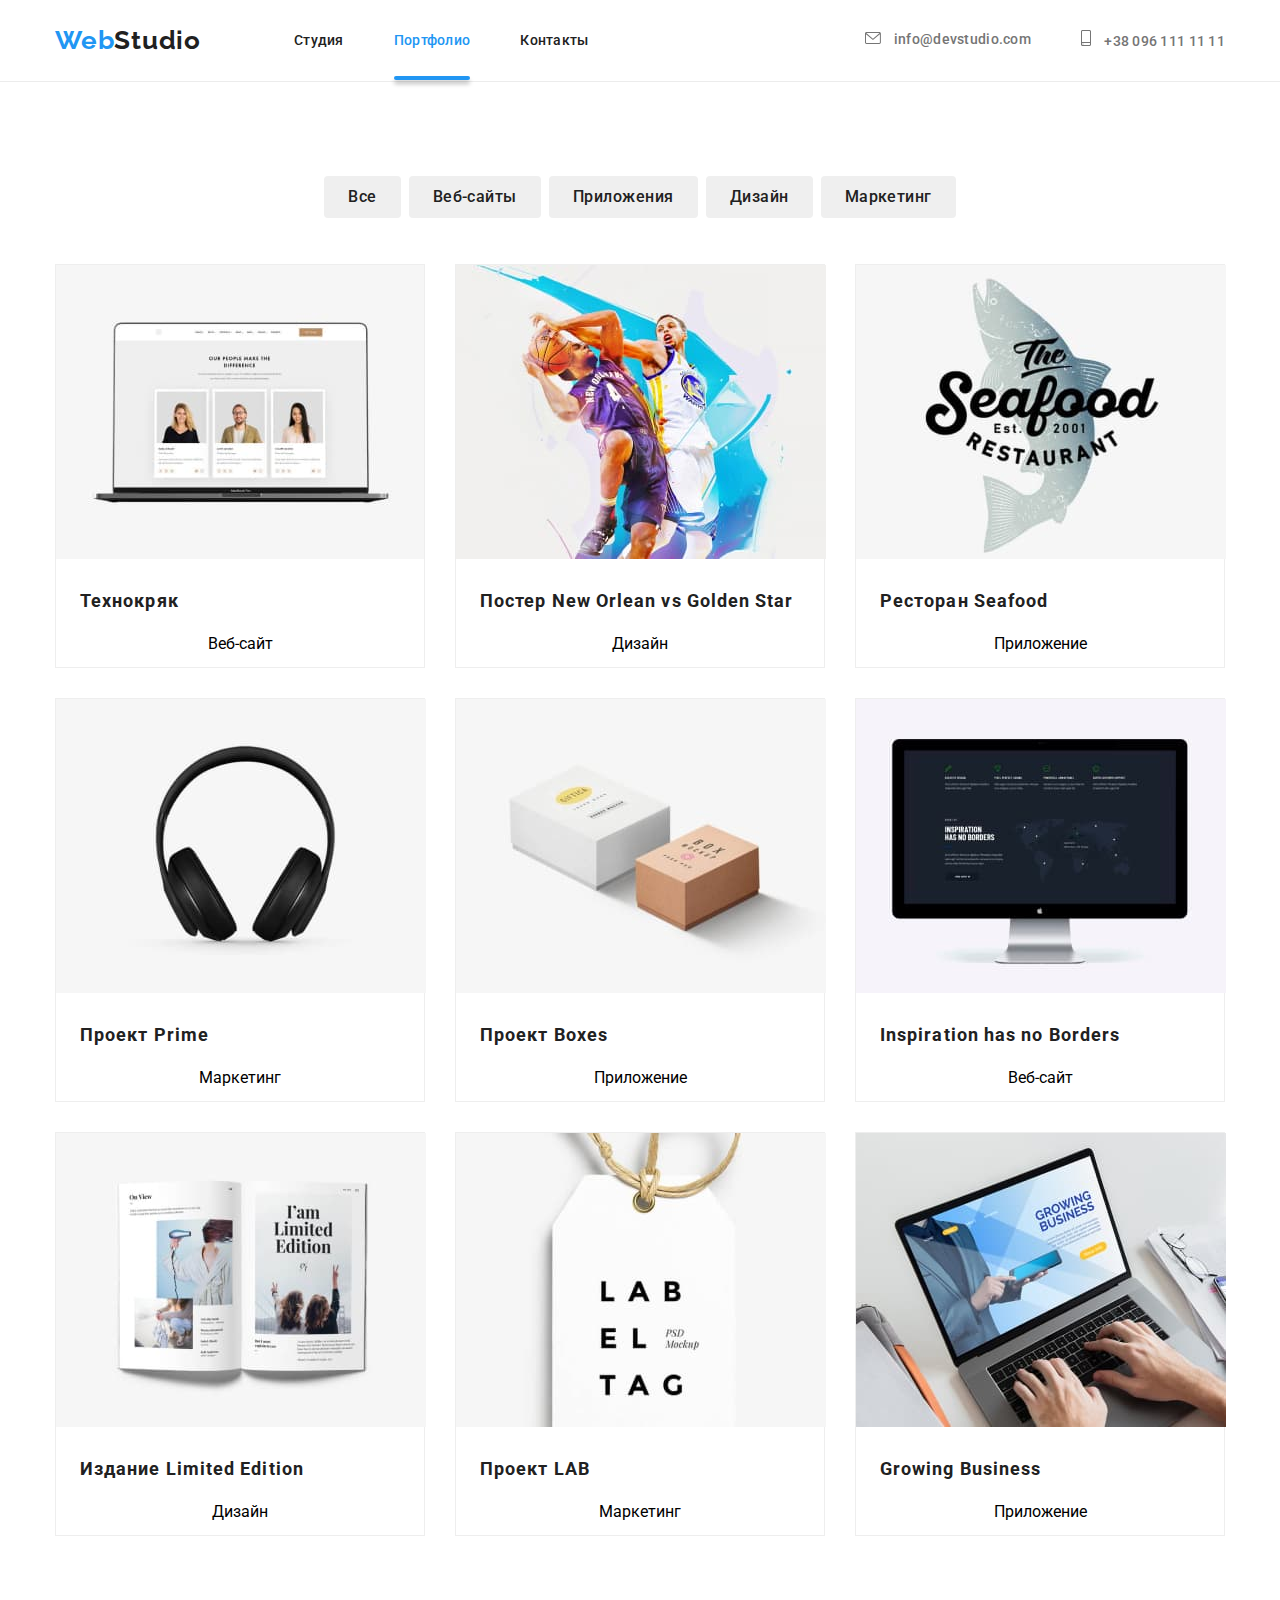
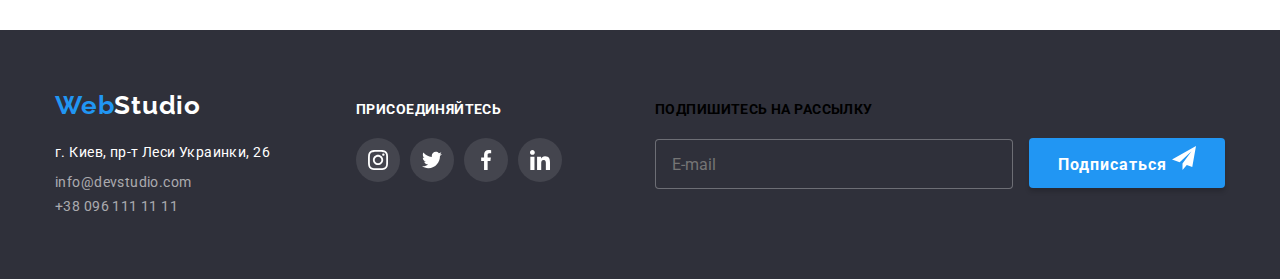
==== commit 42a871d5: "BEM-2" ====
--- a/portfolio.html
+++ b/portfolio.html
@@ -22,34 +22,35 @@
     <!-- header -->
     <header class="header header-portfolio">
       <div class="container">
-        <a href="./index.html" class="header-logo-web"
-          >Web<span class="header-logo">Studio</span></a
+        <a href="./index.html" class="header__logo-web"
+          >Web<span class="header__logo">Studio</span></a
         >
         <nav class="site-nav">
-          <ul class="site-nav-list list">
-            <li class="site-nav-item">
-              <a href="./index.html" class="site-nav-link">Студия</a>
-            </li>
-            <li class="site-nav-item">
-              <a href="./portfolio.html" class="site-nav-link site-nav-content">Портфолио</a>
-            </li>
-            <li class="site-nav-item">
-              <a href="Контакты" class="site-nav-link">Контакты</a>
+          <ul class="site-nav__list list">
+            <li class="site-nav__item">
+              <a href="./index.html" class="site-nav__link">Студия</a>
+            </li>
+            <li class="site-nav__item">
+              <a href="./portfolio.html" class="site-nav__link site-nav__content">Портфолио</a>
+            </li>
+            <li class="site-nav__item">
+              <a href="Контакты" class="site-nav__link">Контакты</a>
             </li>
           </ul>
         </nav>
+        <!-- <div class="container"> -->
         <ul class="header-list list">
-          <li class="header-list-item">
-            <a href="mailto:info@devstudio.com" class="header-list-link">
-              <svg class="icon-email">
+          <li class="header-list__item">
+            <a href="mailto:info@devstudio.com" class="header-list__link">
+              <svg class="header-list__email">
                 <use href="./images/icons.svg#icon-email"></use>
               </svg>
               info@devstudio.com</a
             >
           </li>
-          <li class="header-list-item">
-            <a href="tel:+380961111111" class="header-list-link">
-              <svg class="icon-phone">
+          <li class="header-list__item">
+            <a href="tel:+380961111111" class="header-list__link">
+              <svg class="header-list__phone">
                 <use href="./images/icons.svg#icon-smartphone"></use>
               </svg>
               +38 096 111 11 11</a
@@ -65,128 +66,128 @@
         <div class="container">
           <h1 class="visually-hidden">Портфолио</h1>
           <ul class="filters-list list">
-            <li class="filters-item filters-item-fist">
-              <button class="filters-button" type="button">Все</button>
-            </li>
-            <li class="filters-item">
-              <button class="filters-button" type="button">Веб-сайты</button>
-            </li>
-            <li class="filters-item">
-              <button class="filters-button" type="button">Приложения</button>
-            </li>
-            <li class="filters-item">
-              <button class="filters-button" type="button">Дизайн</button>
-            </li>
-            <li class="filters-item">
-              <button class="filters-button" type="button">Маркетинг</button>
+            <li class="filters-list__item filters-list__item-fist">
+              <button class="filters-list__button" type="button">Все</button>
+            </li>
+            <li class="filters-list__item">
+              <button class="filters-list__button" type="button">Веб-сайты</button>
+            </li>
+            <li class="filters-list__item">
+              <button class="filters-list__button" type="button">Приложения</button>
+            </li>
+            <li class="filters-list__item">
+              <button class="filters-list__button" type="button">Дизайн</button>
+            </li>
+            <li class="filters-list__item">
+              <button class="filters-list__button" type="button">Маркетинг</button>
             </li>
           </ul>
           <ul class="portfolio-list list">
-            <li class="portfolio-item">
-              <div class="portfolio-item-web">
+            <li class="portfolio-list__item">
+              <div class="portfolio-list__item-web">
                 <img
-                  class="portfolio-fofto"
+                  class="portfolio-list__fofto"
                   src="./images/portfolio-texno.jpg"
                   alt="веб-сайт технокряк"
                   width="370"
                   height="294"
                 />
-                <p class="portfolio-item-overley">
+                <p class="portfolio-list__item-overley">
                   Технокряк это современная площадка распространения коронавируса. Компании
                   используют эту платформу для цифрового шпионажа и атак на защищённые сервера
                   конкурентов.
                 </p>
               </div>
-              <h2 class="portfolio-title">Технокряк</h2>
-              <p class="portfolio-text">Веб-сайт</p>
-            </li>
-            <li class="portfolio-item">
-              <img
-                class="portfolio-fofto"
+              <h2 class="portfolio-list__title">Технокряк</h2>
+              <p class="portfolio-list__text">Веб-сайт</p>
+            </li>
+            <li class="portfolio-list__item">
+              <img
+                class="portfolio-list__fofto"
                 src="./images/portfolio-poster.jpg"
                 alt="дизайн постеров"
                 width="370"
                 height="294"
               />
-              <h2 class="portfolio-title">Постер New Orlean vs Golden Star</h2>
-              <p class="portfolio-text">Дизайн</p>
-            </li>
-            <li class="portfolio-item">
-              <img
-                class="portfolio-fofto"
+              <h2 class="portfolio-list__title">Постер New Orlean vs Golden Star</h2>
+              <p class="portfolio-list__text">Дизайн</p>
+            </li>
+            <li class="portfolio-list__item">
+              <img
+                class="portfolio-list__fofto"
                 src="./images/portfolio-sea-food.jpg"
                 alt="ресторан seafood"
                 width="370"
                 height="294"
               />
-              <h2 class="portfolio-title">Ресторан Seafood</h2>
-              <p class="portfolio-text">Приложение</p>
-            </li>
-            <li class="portfolio-item">
-              <img
-                class="portfolio-fofto"
+              <h2 class="portfolio-list__title">Ресторан Seafood</h2>
+              <p class="portfolio-list__text">Приложение</p>
+            </li>
+            <li class="portfolio-list__item">
+              <img
+                class="portfolio-list__fofto"
                 src="./images/portfolio-prime.jpg"
                 alt="проект prime"
                 width="370"
                 height="294"
               />
-              <h2 class="portfolio-title">Проект Prime</h2>
-              <p class="portfolio-text">Маркетинг</p>
-            </li>
-            <li class="portfolio-item">
-              <img
-                class="portfolio-fofto"
+              <h2 class="portfolio-list__title">Проект Prime</h2>
+              <p class="portfolio-list__text">Маркетинг</p>
+            </li>
+            <li class="portfolio-list__item">
+              <img
+                class="portfolio-list__fofto"
                 src="./images/portfolio-boxes.jpg"
                 alt="проект boxes"
                 width="370"
                 height="294"
               />
-              <h2 class="portfolio-title">Проект Boxes</h2>
-              <p class="portfolio-text">Приложение</p>
-            </li>
-            <li class="portfolio-item">
-              <img
-                class="portfolio-fofto"
+              <h2 class="portfolio-list__title">Проект Boxes</h2>
+              <p class="portfolio-list__text">Приложение</p>
+            </li>
+            <li class="portfolio-list__item">
+              <img
+                class="portfolio-list__fofto"
                 src="./images/portfolio-inspiration.jpg"
                 alt="веб-сайт inspiration"
                 width="370"
                 height="294"
               />
-              <h2 class="portfolio-title">Inspiration has no Borders</h2>
-              <p class="portfolio-text">Веб-сайт</p>
-            </li>
-            <li class="portfolio-item">
-              <img
-                class="portfolio-fofto"
+              <h2 class="portfolio-list__title">Inspiration has no Borders</h2>
+              <p class="portfolio-list__text">Веб-сайт</p>
+            </li>
+            <li class="portfolio-list__item">
+              <img
+                class="portfolio-list__fofto"
                 src="./images/portfolio-edition.jpg"
                 alt="издание limited edition"
                 width="370"
                 height="294"
               />
-              <h2 class="portfolio-title">Издание Limited Edition</h2>
-              <p class="portfolio-text">Дизайн</p>
-            </li>
-            <li class="portfolio-item">
-              <img
-                class="portfolio-fofto"
+              <h2 class="portfolio-list__title">Издание Limited Edition</h2>
+              <p class="portfolio-list__text">Дизайн</p>
+            </li>
+            <li class="portfolio-list__item">
+              <img
+                class="portfolio-list__fofto"
                 src="./images/portfolio-lab.jpg"
                 alt="проект lab"
                 width="370"
                 height="294"
               />
-              <h2 class="portfolio-title">Проект LAB</h2>
-              <p class="portfolio-text">Маркетинг</p>
-            </li>
-            <li class="portfolio-item">
-              <img
-                class="portfolio-fofto"
+              <h2 class="portfolio-list__title">Проект LAB</h2>
+              <p class="portfolio-list__text">Маркетинг</p>
+            </li>
+            <li class="portfolio-list__item">
+              <img
+                class="portfolio-list__fofto"
                 src="./images/portfolio-growing.jpg"
                 alt="приложение growing business"
                 width="370"
                 height="294"
               />
-              <h2 class="portfolio-title">Growing Business</h2>
-              <p class="portfolio-text">Приложение</p>
+              <h2 class="portfolio-list__title">Growing Business</h2>
+              <p class="portfolio-list__text">Приложение</p>
             </li>
           </ul>
         </div>
@@ -195,44 +196,46 @@
     <!-- footer -->
     <footer class="footer">
       <div class="container">
-        <div class="footer-container">
-          <a href="./index.html" class="footer-logo-web"
-            >Web<span class="footer-logo">Studio</span></a
+        <div class="footer__container">
+          <a href="./index.html" class="footer__logo-web"
+            >Web<span class="footer__logo">Studio</span></a
           >
-          <address class="footer-address">г. Киев, пр-т Леси Украинки, 26</address>
-          <a href="mailto:info@devstudio.com" class="footer-link">info@devstudio.com</a>
+          <address class="footer__address">г. Киев, пр-т Леси Украинки, 26</address>
+          <a href="mailto:info@devstudio.com" class="footer__link">info@devstudio.com</a>
           <div>
-            <a href="tel:+380961111111" class="footer-link footer-link-phone">+38 096 111 11 11</a>
+            <a href="tel:+380961111111" class="footer__link footer__link-phone"
+              >+38 096 111 11 11</a
+            >
           </div>
         </div>
         <div class="conect">
-          <div class="conect-social">
-            <h3 class="conect-title">присоединяйтесь</h3>
-            <ul class="conect-social-list list">
-              <li class="conect-social-item">
-                <a class="conect-social-link" href="">
-                  <svg class="conect-social-icon">
+          <div class="conect__social">
+            <h3 class="conect__title">присоединяйтесь</h3>
+            <ul class="conect-social__list list">
+              <li class="conect-social__item">
+                <a class="conect-social__link" href="">
+                  <svg class="conect-social__icon">
                     <use href="./images/icons.svg#icon-instagram"></use>
                   </svg>
                 </a>
               </li>
-              <li class="conect-social-item">
-                <a class="conect-social-link" href="">
-                  <svg class="conect-social-icon">
+              <li class="conect-social__item">
+                <a class="conect-social__link" href="">
+                  <svg class="conect-social__icon">
                     <use href="./images/icons.svg#icon-twitter"></use>
                   </svg>
                 </a>
               </li>
-              <li class="conect-social-item">
-                <a class="conect-social-link" href="">
-                  <svg class="conect-social-icon">
+              <li class="conect-social__item">
+                <a class="conect-social__link" href="">
+                  <svg class="conect-social__icon">
                     <use href="./images/icons.svg#icon-facebook"></use>
                   </svg>
                 </a>
               </li>
-              <li class="conect-social-item">
-                <a class="conect-social-link" href="">
-                  <svg class="conect-social-icon">
+              <li class="conect-social__item">
+                <a class="conect-social__link" href="">
+                  <svg class="conect-social__icon">
                     <use href="./images/icons.svg#icon-linkedin"></use>
                   </svg>
                 </a>
@@ -241,14 +244,14 @@
           </div>
         </div>
         <div class="mailing">
-          <h3 class="mailing-title">Подпишитесь на рассылку</h3>
+          <h3 class="mailing__title">Подпишитесь на рассылку</h3>
           <form class="form">
             <label for="email"></label>
-            <input type="email" name="email" id="email" placeholder="E-mail" class="form-label" />
-            <button type="submit" class="button-mailing">
+            <input type="email" name="email" id="email" placeholder="E-mail" class="form__label" />
+            <button type="submit" class="form__button">
               Подписаться
-              <svg class="mailing-icon" width="24" height="24">
-                <use href="./images/icons.svg#icon-send"></use>
+              <svg width="24" height="24">
+                <use href="./images/icons.svg#icon-send" class="form__icon"></use>
               </svg>
             </button>
           </form>
--- a/css/main.min.css
+++ b/css/main.min.css
@@ -1,2 +1,2 @@
-:root{--primery-background-color: #ffffff;--secondary-background-color: #e5e5e5;--section-background-color: #f5f4fa;--header-background-color: #2f303a;--primery-text-color: #212121;--secondary-text-color: #2196f3;--link-text-color: #757575;--footer-text-color: rgba(255, 255, 255, 0.6);--line-fist-color: #ececec;--line-second-color: #eeeeee;--border-first-color: #afb1b8}body{background-color:var(--primery-background-color);font-family:'Roboto', sans-serif}.list{list-style-type:none;margin:0;padding:0}.visually-hidden{position:absolute;white-space:nowrap;width:1px;height:1px;overflow:hidden;border:0;padding:0;clip:rect(0 0 0 0);-webkit-clip-path:inset(50%);clip-path:inset(50%);margin:-1px}.container{width:1200px;margin:auto;padding-left:15px;padding-right:15px;text-align:center}.section{padding-top:94px;padding-bottom:94px}.header-list-link{padding-top:32px;padding-bottom:32px;font-weight:500;font-size:14px;line-height:1.14;letter-spacing:0.02em;color:var(--link-text-color);text-decoration:none;-webkit-transition:color 250ms cubic-bezier(0.4, 0, 0.2, 1);transition:color 250ms cubic-bezier(0.4, 0, 0.2, 1)}.header-list-link:hover,.header-list-link:focus{color:var(--secondary-text-color)}.header-list{display:-webkit-box;display:-ms-flexbox;display:flex;margin-left:auto}.header .container{display:-webkit-box;display:-ms-flexbox;display:flex;-webkit-box-align:center;-ms-flex-align:center;align-items:center}.header-list-item:not(:first-child){padding-left:50px}.header-portfolio{border-bottom:1px solid var(--line-fist-color)}.header-logo{font-family:Raleway;font-weight:700;font-size:26px;line-height:1.19;letter-spacing:0.03em;color:var(--primery-text-color);text-decoration:none}.header-logo-web{padding-top:25px;padding-bottom:25px;font-family:Raleway;font-weight:700;font-size:26px;line-height:1.19;letter-spacing:0.03em;color:var(--secondary-text-color);text-decoration:none}.site-nav-link{position:relative;padding-top:32px;padding-bottom:32px;font-weight:500;font-size:14px;line-height:1.14;letter-spacing:0.02em;color:var(--primery-text-color);text-decoration:none;-webkit-transition:color 250ms cubic-bezier(0.4, 0, 0.2, 1);transition:color 250ms cubic-bezier(0.4, 0, 0.2, 1)}.site-nav-link:hover,.site-nav-link:focus{color:var(--secondary-text-color);text-decoration:none;-moz-tab-size:1;-o-tab-size:1;tab-size:1}.site-nav-item:not(:first-child){padding-left:50px}.site-nav-content{color:var(--secondary-text-color)}.site-nav-content::after{content:'';position:absolute;display:block;width:100%;height:4px;bottom:0;background:var(--secondary-text-color);-webkit-box-shadow:0px 4px 4px rgba(0,0,0,0.25);box-shadow:0px 4px 4px rgba(0,0,0,0.25);border-radius:2px}.site-nav-list{margin-left:93px;display:-webkit-box;display:-ms-flexbox;display:flex}.icon-email{width:16px;height:12px;margin-right:10px;fill:currentColor;-webkit-transition:color 250ms cubic-bezier(0.4, 0, 0.2, 1);transition:color 250ms cubic-bezier(0.4, 0, 0.2, 1)}.icon-email:hover,.icon-email:focus{fill:var(--secondary-text-color)}.icon-phone{width:10px;height:16px;margin-right:10px;fill:currentColor;-webkit-transition:color 250ms cubic-bezier(0.4, 0, 0.2, 1);transition:color 250ms cubic-bezier(0.4, 0, 0.2, 1)}.icon-phone:hover,.icon-phone:focus{fill:var(--secondary-text-color)}.hero{height:600px;padding-top:200px;padding-bottom:200px;background-color:var(header-background-color);background-image:-webkit-gradient(linear, left top, left bottom, from(rgba(47,48,58,0.4)), to(rgba(47,48,58,0.4))),url(../images/hero.jpg);background-image:linear-gradient(rgba(47,48,58,0.4), rgba(47,48,58,0.4)),url(../images/hero.jpg);background-repeat:no-repeat;background-position:center;background-size:cover}.hero-title{margin:0;padding:0;margin-left:237px;margin-bottom:30px;max-width:696px;font-weight:900;font-size:44px;line-height:1.36;text-align:center;letter-spacing:0.06em;text-transform:uppercase;color:var(--primery-background-color)}.hero-button{min-height:50px;min-width:200px;font-weight:bold;font-size:16px;line-height:1.87;-webkit-box-align:center;-ms-flex-align:center;align-items:center;text-align:center;letter-spacing:0.06em;background-color:var(--secondary-text-color);color:var(--primery-background-color);cursor:pointer;border:none}.company{padding-bottom:0}.company-list{display:-webkit-box;display:-ms-flexbox;display:flex;text-align:left}.company-item{width:270px;height:251px}.company-item:not(:first-child){margin-left:30px}.company-title{margin:0;padding:0;margin-bottom:10px;font-weight:700;font-size:14px;line-height:1.14;letter-spacing:0.03em;text-transform:uppercase;color:var(--primery-text-color)}.company-text{margin:0;padding:0;font-weight:400;font-size:14px;line-height:1.71;letter-spacing:0.03em;color:var(--link-text-color)}.details{display:-webkit-box;display:-ms-flexbox;display:flex;-webkit-box-align:center;-ms-flex-align:center;align-items:center;-webkit-box-pack:center;-ms-flex-pack:center;justify-content:center;width:270px;height:120px;margin-bottom:30px;background-color:var(--section-background-color)}.details-icon{width:70px;height:70px}.pichers-title{margin:0;padding:0;margin-bottom:50px;font-weight:700;font-size:36px;line-height:1.2;text-align:center;letter-spacing:0.03em;color:var(--primery-text-color)}.pichers-list{display:-webkit-box;display:-ms-flexbox;display:flex}.pichers-foto{position:relative}.pichers-foto:not(:first-child){margin-left:30px}.pichers-list-text{position:absolute;bottom:0;display:-webkit-box;display:-ms-flexbox;display:flex;margin:0;padding:0;width:370px;height:70px;background:rgba(47,48,58,0.8);-webkit-box-pack:center;-ms-flex-pack:center;justify-content:center;-webkit-box-align:center;-ms-flex-align:center;align-items:center}.pichers-text{display:-webkit-box;display:-ms-flexbox;display:flex;font-weight:700;font-size:14px;line-height:1.14;text-align:center;letter-spacing:0.03em;text-transform:uppercase;color:var(--primery-background-color)}.team{background-color:var(--section-background-color)}.team-title{margin:0;padding:0;margin-bottom:50px;font-weight:700;font-size:36px;line-height:1.17;text-align:center;letter-spacing:0.03em;color:var(--primery-text-color)}.team-list{display:-webkit-box;display:-ms-flexbox;display:flex}.team-list-item{width:270px;background:var(--primery-background-color);-webkit-box-shadow:0px 1px 3px rgba(0,0,0,0.12),0px 1px 1px rgba(0,0,0,0.14),0px 2px 1px rgba(0,0,0,0.2);box-shadow:0px 1px 3px rgba(0,0,0,0.12),0px 1px 1px rgba(0,0,0,0.14),0px 2px 1px rgba(0,0,0,0.2);border-radius:0px 0px 4px 4px}.team-list-item:not(:first-child){margin-left:30px}.team-item{margin:0;padding:0;margin-bottom:10px;font-weight:500;font-size:16px;line-height:1.19;text-align:center;letter-spacing:0.03em;color:var(--primery-text-color)}.team-text{margin:0;padding:0;margin-bottom:16px;font-weight:400;font-size:16px;line-height:1.19;text-align:center;letter-spacing:0.03em;color:var(--link-text-color)}.team-foto{margin-bottom:30px}.team-social-list{margin:0;padding:0;margin-left:32px;margin-right:-10px;margin-bottom:30px;width:206px;height:44px;display:-webkit-box;display:-ms-flexbox;display:flex;-webkit-box-pack:center;-ms-flex-pack:center;justify-content:center;-webkit-box-align:center;-ms-flex-align:center;align-items:center}.team-social-item{width:44px;height:44px}.team-social-item:not(:first-child){margin-left:10px}.team-social-link{width:44px;height:44px;display:-webkit-box;display:-ms-flexbox;display:flex;-webkit-box-pack:center;-ms-flex-pack:center;justify-content:center;-webkit-box-align:center;-ms-flex-align:center;align-items:center;color:var(--border-first-color);border-radius:50%;-webkit-transition:color 250ms cubic-bezier(0.4, 0, 0.2, 1),background-color 250ms cubic-bezier(0.4, 0, 0.2, 1);transition:color 250ms cubic-bezier(0.4, 0, 0.2, 1),background-color 250ms cubic-bezier(0.4, 0, 0.2, 1)}.team-social-link:hover,.team-social-link:focus{background-color:var(--secondary-text-color);color:var(--primery-background-color)}.team-social-icon{width:20px;height:20px;fill:currentColor}.partners-title{margin:0;padding:0;margin-bottom:50px;font-weight:700;font-size:36px;line-height:1.17;text-align:center;letter-spacing:0.03em;color:var(--primery-text-color)}.partners-list{display:-webkit-box;display:-ms-flexbox;display:flex}.partners-list-item{display:-webkit-inline-box;display:-ms-inline-flexbox;display:inline-flex;width:170px;height:92px;-webkit-transition:color 250ms cubic-bezier(0.4, 0, 0.2, 1),border 250ms cubic-bezier(0.4, 0, 0.2, 1),cursor 250ms cubic-bezier(0.4, 0, 0.2, 1);transition:color 250ms cubic-bezier(0.4, 0, 0.2, 1),border 250ms cubic-bezier(0.4, 0, 0.2, 1),cursor 250ms cubic-bezier(0.4, 0, 0.2, 1)}.partners-list-item:not(:first-child){margin-left:30px}.partners-list-item:hover,.partners-list-item:focus{color:var(--secondary-text-color);border:1px solid var(--secondary-text-color);cursor:pointer}.partners-link{display:-webkit-box;display:-ms-flexbox;display:flex;fill:currentColor;color:currentColor;width:170px;height:92px;color:var(--border-first-color);border:1px solid var(--border-first-color);-webkit-box-sizing:border-box;box-sizing:border-box;border-radius:4px;-webkit-box-align:center;-ms-flex-align:center;align-items:center;-webkit-box-pack:center;-ms-flex-pack:center;justify-content:center;-webkit-transition:color 250ms cubic-bezier(0.4, 0, 0.2, 1),cursor 250ms cubic-bezier(0.4, 0, 0.2, 1);transition:color 250ms cubic-bezier(0.4, 0, 0.2, 1),cursor 250ms cubic-bezier(0.4, 0, 0.2, 1)}.partners-link:hover,.partners-link:focus{color:var(--secondary-text-color);cursor:pointer}.partners-logo{fill:currentColor;width:106px;height:60px;-webkit-transition:color 250ms cubic-bezier(0.4, 0, 0.2, 1),cursor 250ms cubic-bezier(0.4, 0, 0.2, 1);transition:color 250ms cubic-bezier(0.4, 0, 0.2, 1),cursor 250ms cubic-bezier(0.4, 0, 0.2, 1)}.partners-logo:hover,.partners-logo:focus{fill:var(--secondary-text-color);cursor:pointer}.footer{padding-top:60px;padding-bottom:60px;display:-webkit-box;display:-ms-flexbox;display:flex;background-color:var(--header-background-color)}.footer .container{display:-webkit-box;display:-ms-flexbox;display:flex}.footer-contacts{margin:0;padding:0;width:278px}.footer-container{margin:0;padding:0;width:231px;text-align:left}.footer-contacts-address{margin:0;padding:0;width:145px;height:31px;text-align:left}.footer-address{width:231px;height:30px;margin-top:20px;font-style:normal;font-weight:400;font-size:14px;line-height:1.71;letter-spacing:0.03em;color:var(--primery-background-color)}.footer-link{width:231px;height:30px;margin-top:9px;font-weight:400;font-size:14px;line-height:1.71;letter-spacing:0.03em;color:var(--footer-text-color);text-decoration:none}.footer-logo{font-family:Raleway;font-weight:700;font-size:26px;line-height:1.19;letter-spacing:0.03em;color:var(--primery-background-color)}.footer-logo-web{font-family:Raleway;font-weight:700;font-size:26px;line-height:1.19;letter-spacing:0.03em;color:var(--secondary-text-color);text-decoration:none}.conect{margin:0;padding:0;margin-left:70px;margin-top:12px;width:206px;height:80px}.conect-title{margin:0;padding:0;width:145px;height:16px;margin-bottom:20px;text-align:left;font-weight:700;font-size:14px;line-height:1.14;letter-spacing:0.03em;text-transform:uppercase;color:var(--primery-background-color)}.conect-social{margin:0;padding:0}.conect-social-list{margin:0;padding:0;width:206px;height:44px;display:-webkit-box;display:-ms-flexbox;display:flex;-webkit-box-pack:left;-ms-flex-pack:left;justify-content:left;-webkit-box-align:center;-ms-flex-align:center;align-items:center}.conect-social-item{width:44px;height:44px}.conect-social-item:not(:first-child){margin-left:10px}.conect-social-link{width:44px;height:44px;display:-webkit-box;display:-ms-flexbox;display:flex;-webkit-box-pack:center;-ms-flex-pack:center;justify-content:center;-webkit-box-align:center;-ms-flex-align:center;align-items:center;color:var(--primery-background-color);background:rgba(255,255,255,0.1);border-radius:50%;-webkit-transition:color 250ms cubic-bezier(0.4, 0, 0.2, 1),background-color 250ms cubic-bezier(0.4, 0, 0.2, 1);transition:color 250ms cubic-bezier(0.4, 0, 0.2, 1),background-color 250ms cubic-bezier(0.4, 0, 0.2, 1)}.conect-social-link:hover,.conect-social-link:focus{background-color:var(--secondary-text-color)}.conect-social-icon{width:20px;height:20px;fill:currentColor}.mailing{margin:0;padding:0;margin-top:12px;margin-left:93px;width:570px;height:86px;text-align:left}.mailing-title{padding:0;margin:0;font-size:14px;line-height:1.14;letter-spacing:0.03em;text-transform:uppercase;color:var(primery-background-color)}.form{margin:0;padding:0;margin-top:20px}.form-label{margin:0;padding:0;padding-left:16px;width:358px;height:50px;color:rgba(255,255,255,0.6);border:1px solid rgba(255,255,255,0.3);border-radius:4px;background-color:var(--header-background-color)}.button-mailing{margin:0;padding:0;margin-left:12px;width:196px;height:50px;font-weight:700;font-size:16px;line-height:1.88;-webkit-box-align:center;-ms-flex-align:center;align-items:center;text-align:center;letter-spacing:0.06em;border:none;color:var(--primery-background-color);background-color:var(--secondary-text-color);-webkit-box-shadow:0px 4px 4px rgba(0,0,0,0.15);box-shadow:0px 4px 4px rgba(0,0,0,0.15);border-radius:4px;cursor:pointer}.mailing-icon{-webkit-box-align:center;-ms-flex-align:center;align-items:center;text-align:center;fill:var(--primery-background-color)}.filters-list{display:-webkit-box;display:-ms-flexbox;display:flex;margin-bottom:50px;-webkit-box-pack:center;-ms-flex-pack:center;justify-content:center;-webkit-box-align:center;-ms-flex-align:center;align-items:center;border-color:var(--section-background-color)}.filters-button{padding:6px 22px;color:var(--primery-text-color);font-family:inherit;font-weight:500;font-size:16px;line-height:1.62;text-align:center;letter-spacing:0.03em;border-radius:4px;border-color:transparent}.filters-item{margin-left:8px;height:38px;-webkit-transition:background-color 2500ms cubic-bezier(0.4, 0, 0.2, 1),color 2500ms cubic-bezier(0.4, 0, 0.2, 1),cursor 2500ms cubic-bezier(0.4, 0, 0.2, 1),-webkit-box-shadow 2500ms cubic-bezier(0.4, 0, 0.2, 1);transition:background-color 2500ms cubic-bezier(0.4, 0, 0.2, 1),color 2500ms cubic-bezier(0.4, 0, 0.2, 1),cursor 2500ms cubic-bezier(0.4, 0, 0.2, 1),-webkit-box-shadow 2500ms cubic-bezier(0.4, 0, 0.2, 1);transition:background-color 2500ms cubic-bezier(0.4, 0, 0.2, 1),color 2500ms cubic-bezier(0.4, 0, 0.2, 1),cursor 2500ms cubic-bezier(0.4, 0, 0.2, 1),box-shadow 2500ms cubic-bezier(0.4, 0, 0.2, 1);transition:background-color 2500ms cubic-bezier(0.4, 0, 0.2, 1),color 2500ms cubic-bezier(0.4, 0, 0.2, 1),cursor 2500ms cubic-bezier(0.4, 0, 0.2, 1),box-shadow 2500ms cubic-bezier(0.4, 0, 0.2, 1),-webkit-box-shadow 2500ms cubic-bezier(0.4, 0, 0.2, 1)}.filters-item :hover,.filters-item :focus{background-color:var(--secondary-text-color);color:var(--primery-background-color);cursor:pointer;-webkit-box-shadow:0px 3px 1px rgba(0,0,0,0.1),0px 1px 2px rgba(0,0,0,0.08),0px 2px 2px rgba(0,0,0,0.12);box-shadow:0px 3px 1px rgba(0,0,0,0.1),0px 1px 2px rgba(0,0,0,0.08),0px 2px 2px rgba(0,0,0,0.12)}.filters-item-fist{margin-left:0px}.portfolio-list{display:-webkit-inline-box;display:-ms-inline-flexbox;display:inline-flex;-ms-flex-wrap:wrap;flex-wrap:wrap}.portfolio-item{position:relative;margin-left:30px;margin-bottom:30px;width:370px;height:404px;background:var(--primery-background-color);border:1px solid var(--line-second-color);-webkit-transition:cursor 250ms cubic-bezier(0.4, 0, 0.2, 1),-webkit-box-shadow 250ms cubic-bezier(0.4, 0, 0.2, 1);transition:cursor 250ms cubic-bezier(0.4, 0, 0.2, 1),-webkit-box-shadow 250ms cubic-bezier(0.4, 0, 0.2, 1);transition:cursor 250ms cubic-bezier(0.4, 0, 0.2, 1),box-shadow 250ms cubic-bezier(0.4, 0, 0.2, 1);transition:cursor 250ms cubic-bezier(0.4, 0, 0.2, 1),box-shadow 250ms cubic-bezier(0.4, 0, 0.2, 1),-webkit-box-shadow 250ms cubic-bezier(0.4, 0, 0.2, 1)}.portfolio-item:nth-child(3n+1){margin-left:0px}.portfolio-item:nth-last-child(-n+3){margin-bottom:0px}.portfolio-item:hover,.portfolio-item:focus{cursor:pointer;-webkit-box-shadow:0px 1px 1px rgba(0,0,0,0.12),0px 4px 4px rgba(0,0,0,0.06),1px 4px 6px rgba(0,0,0,0.16);box-shadow:0px 1px 1px rgba(0,0,0,0.12),0px 4px 4px rgba(0,0,0,0.06),1px 4px 6px rgba(0,0,0,0.16)}.portfolio-item-web{position:relative;overflow:hidden}.portfolio-item-overley{display:block;margin:0;position:absolute;top:0;left:0;padding:63px 24px;width:100%;height:100%;font-weight:normal;font-size:18px;line-height:1.56;letter-spacing:0.03em;text-align:start;color:var(--primery-background-color);background:rgba(33,150,243,0.9);-webkit-transform:translateY(100%);transform:translateY(100%);-webkit-transition:-webkit-transform 250ms cubic-bezier(0.4, 0, 0.2, 1);transition:-webkit-transform 250ms cubic-bezier(0.4, 0, 0.2, 1);transition:transform 250ms cubic-bezier(0.4, 0, 0.2, 1);transition:transform 250ms cubic-bezier(0.4, 0, 0.2, 1), -webkit-transform 250ms cubic-bezier(0.4, 0, 0.2, 1)}.portfolio-item:hover .portfolio-item-overley{-webkit-transform:translateY(0);transform:translateY(0)}.portfolio-title{margin:0;padding:0;margin-top:20px;margin-bottom:4px;margin-left:24px;margin-right:24px;text-align:left;font-weight:700;font-size:18px;line-height:2;letter-spacing:0.06em;color:var(--primery-text-color)}.portfolio-text{margin:0;padding:0;margin-bottom:20px;margin-left:24px;margin-right:24px;text-align:left;font-weight:400;font-size:16px;line-height:1.87;letter-spacing:0.03em;color:var(--link-text-color)}.backdrop{width:100vw;height:100vh;top:0;position:fixed;background:rgba(0,0,0,0.2);-webkit-transition:opacity 250ms cubic-bezier(0.4, 0, 0.2, 1),visibility 250ms cubic-bezier(0.4, 0, 0.2, 1);transition:opacity 250ms cubic-bezier(0.4, 0, 0.2, 1),visibility 250ms cubic-bezier(0.4, 0, 0.2, 1)}.modal{position:absolute;top:50%;left:50%;-webkit-transform:translate(-50%, -50%);transform:translate(-50%, -50%);width:528px;min-height:581px;background-color:var(--primery-background-color);border-radius:5px;-webkit-transition:-webkit-transform 250ms cubic-bezier(0.4, 0, 0.2, 1);transition:-webkit-transform 250ms cubic-bezier(0.4, 0, 0.2, 1);transition:transform 250ms cubic-bezier(0.4, 0, 0.2, 1);transition:transform 250ms cubic-bezier(0.4, 0, 0.2, 1), -webkit-transform 250ms cubic-bezier(0.4, 0, 0.2, 1)}.is-hidden{visibility:hidden;opacity:0;pointer-events:none}.backdrop.is-hidden .modal{-webkit-transform:scale(1.5);transform:scale(1.5);-webkit-transition:-webkit-transform 250ms cubic-bezier(0.4, 0, 0.2, 1);transition:-webkit-transform 250ms cubic-bezier(0.4, 0, 0.2, 1);transition:transform 250ms cubic-bezier(0.4, 0, 0.2, 1);transition:transform 250ms cubic-bezier(0.4, 0, 0.2, 1), -webkit-transform 250ms cubic-bezier(0.4, 0, 0.2, 1)}.modal-close{position:absolute;top:8px;right:8px;width:30px;height:30px;background:#ffffff;border:1px solid rgba(0,0,0,0.1);-webkit-box-sizing:border-box;box-sizing:border-box;border-radius:50%;display:-webkit-box;display:-ms-flexbox;display:flex;-webkit-box-pack:center;-ms-flex-pack:center;justify-content:center;-webkit-box-align:center;-ms-flex-align:center;align-items:center;cursor:pointer}.modal-close:hover,.modal-close:focus{background-color:var(--secondary-text-color)}.modal-close-icon{fill:currentColor}.modal-form{padding:0;margin:0;padding-top:40px;padding-left:40px;padding-right:40px}.order-tirle{margin:0;padding:0;font-weight:700;font-size:20px;line-height:1.15;text-align:center;letter-spacing:0.03em;color:var(--primery-text-color)}.inputs{width:448px;height:342px}.inputs:first-child{margin-top:12px}.inputs:last-child{height:138px}.input-box{margin:0;padding:0;margin-bottom:10px;width:448px;height:58px;-webkit-transition:color 250ms cubic-bezier(0.4, 0, 0.2, 1),border-color 250ms cubic-bezier(0.4, 0, 0.2, 1),cursor 250ms cubic-bezier(0.4, 0, 0.2, 1);transition:color 250ms cubic-bezier(0.4, 0, 0.2, 1),border-color 250ms cubic-bezier(0.4, 0, 0.2, 1),cursor 250ms cubic-bezier(0.4, 0, 0.2, 1)}.input-box:last-child{height:138px}.input-box:hover,.input-box:focus{color:var(--secondary-text-color);border-color:var(--secondary-text-color);cursor:pointer}.input-title{margin-bottom:4px;font-weight:400;font-size:12px;line-height:1.17;letter-spacing:0.01em;color:var(--link-text-color)}.input{padding-left:42px;width:100%;height:40px;border:1px solid rgba(33,33,33,0.2);-webkit-box-sizing:border-box;box-sizing:border-box;border-radius:4px}.input:hover+.label,.input:focus+.label{color:var(--secondary-text-color);border-color:var(--secondary-text-color);cursor:pointer}.input-text{margin:0;resize:none;padding-left:16px;padding-top:12px;width:100%;height:120px;font-weight:400;font-size:12px;line-height:1.17;letter-spacing:0.01em;color:rgba(117,117,117,0.5);border:1px solid rgba(33,33,33,0.2);-webkit-box-sizing:border-box;box-sizing:border-box;border-radius:4px}.check-box{width:435px;height:25px;margin:0;padding:0;margin-top:20px;margin-bottom:30px;margin-left:12px;-webkit-transition:cursor 250ms cubic-bezier(0.4, 0, 0.2, 1);transition:cursor 250ms cubic-bezier(0.4, 0, 0.2, 1);font-weight:400;font-size:14px;line-height:1.71;letter-spacing:0.03em;color:var(--link-text-color)}.input-check-label{position:absolute;white-space:nowrap;width:1px;height:1px;overflow:hidden;border:0;padding:0;clip:rect(0 0 0 0);-webkit-clip-path:inset(50%);clip-path:inset(50%);margin:-1px}.check-box:hover .input-check-label,.check-box:focus .input-check-label{cursor:pointer;fill:currentColor}.label-check{display:flexbox;-webkit-box-align:center;-ms-flex-align:center;align-items:center}.input-check-icon{display:inline-block;-webkit-transform:translateY(3px);transform:translateY(3px);margin-right:7px;width:16px;height:15px;border:2px solid var(--primery-text-color);border-radius:2px}.input-check-label:checked+.input-check-icon{background-image:url("../images/check.svg");background-size:contain;background-origin:content-box;background-color:var(--secondary-text-color)}.input-check-contract{color:var(--secondary-text-color)}.label-icon{position:absolute;margin-left:-436px;margin-top:11px;-webkit-transform:scaleX(100%);transform:scaleX(100%);fill:currentColor}.button-check{margin:0;margin-left:124px;width:200px;height:50px;border:none;background:var(--secondary-text-color);-webkit-box-shadow:0px 4px 4px rgba(0,0,0,0.15);box-shadow:0px 4px 4px rgba(0,0,0,0.15);border-radius:4px}
+:root{--primery-background-color: #ffffff;--secondary-background-color: #e5e5e5;--section-background-color: #f5f4fa;--header-background-color: #2f303a;--primery-text-color: #212121;--secondary-text-color: #2196f3;--link-text-color: #757575;--footer-text-color: rgba(255, 255, 255, 0.6);--line-fist-color: #ececec;--line-second-color: #eeeeee;--border-first-color: #afb1b8}body{background-color:var(--primery-background-color);font-family:'Roboto', sans-serif}.list{list-style-type:none;margin:0;padding:0}.visually-hidden{position:absolute;white-space:nowrap;width:1px;height:1px;overflow:hidden;border:0;padding:0;clip:rect(0 0 0 0);-webkit-clip-path:inset(50%);clip-path:inset(50%);margin:-1px}.container{width:1200px;margin:auto;padding-left:15px;padding-right:15px;text-align:center}.section{padding-top:94px;padding-bottom:94px}.header-list__link{padding-top:32px;padding-bottom:32px;font-weight:500;font-size:14px;line-height:1.14;letter-spacing:0.02em;color:var(--link-text-color);text-decoration:none;-webkit-transition:color 250ms cubic-bezier(0.4, 0, 0.2, 1);transition:color 250ms cubic-bezier(0.4, 0, 0.2, 1)}.header-list__link:hover,.header-list__link:focus{color:var(--secondary-text-color)}.header-list{display:-webkit-box;display:-ms-flexbox;display:flex;margin-left:auto}.header .container{display:-webkit-box;display:-ms-flexbox;display:flex;-webkit-box-align:center;-ms-flex-align:center;align-items:center}.header-list__item:not(:first-child){padding-left:50px}.header-list__email{width:16px;height:12px;margin-right:10px;fill:currentColor;-webkit-transition:color 250ms cubic-bezier(0.4, 0, 0.2, 1);transition:color 250ms cubic-bezier(0.4, 0, 0.2, 1)}.header-list__email:hover,.header-list__email:focus{fill:var(--secondary-text-color)}.header-list__phone{width:10px;height:16px;margin-right:10px;fill:currentColor;-webkit-transition:color 250ms cubic-bezier(0.4, 0, 0.2, 1);transition:color 250ms cubic-bezier(0.4, 0, 0.2, 1)}.header-list__phone:hover,.header-list__phone:focus{fill:var(--secondary-text-color)}.header-portfolio{border-bottom:1px solid var(--line-fist-color)}.header__logo{font-family:Raleway;font-weight:700;font-size:26px;line-height:1.19;letter-spacing:0.03em;color:var(--primery-text-color);text-decoration:none}.header__logo-web{padding-top:25px;padding-bottom:25px;font-family:Raleway;font-weight:700;font-size:26px;line-height:1.19;letter-spacing:0.03em;color:var(--secondary-text-color);text-decoration:none}.site-nav__link{position:relative;padding-top:32px;padding-bottom:32px;font-weight:500;font-size:14px;line-height:1.14;letter-spacing:0.02em;color:var(--primery-text-color);text-decoration:none;-webkit-transition:color 250ms cubic-bezier(0.4, 0, 0.2, 1);transition:color 250ms cubic-bezier(0.4, 0, 0.2, 1)}.site-nav__link:hover,.site-nav__link:focus{color:var(--secondary-text-color);text-decoration:none;-moz-tab-size:1;-o-tab-size:1;tab-size:1}.site-nav__item:not(:first-child){padding-left:50px}.site-nav__content{color:var(--secondary-text-color)}.site-nav__content::after{content:'';position:absolute;display:block;width:100%;height:4px;bottom:0;background:var(--secondary-text-color);-webkit-box-shadow:0px 4px 4px rgba(0,0,0,0.25);box-shadow:0px 4px 4px rgba(0,0,0,0.25);border-radius:2px}.site-nav__list{margin-left:93px;display:-webkit-box;display:-ms-flexbox;display:flex}.hero{height:600px;padding-top:200px;padding-bottom:200px;background-color:var(header-background-color);background-image:-webkit-gradient(linear, left top, left bottom, from(rgba(47,48,58,0.4)), to(rgba(47,48,58,0.4))),url(../images/hero.jpg);background-image:linear-gradient(rgba(47,48,58,0.4), rgba(47,48,58,0.4)),url(../images/hero.jpg);background-repeat:no-repeat;background-position:center;background-size:cover}.hero__title{margin:0;padding:0;margin-left:237px;margin-bottom:30px;max-width:696px;font-weight:900;font-size:44px;line-height:1.36;text-align:center;letter-spacing:0.06em;text-transform:uppercase;color:var(--primery-background-color)}.hero__button{min-height:50px;min-width:200px;font-weight:bold;font-size:16px;line-height:1.87;-webkit-box-align:center;-ms-flex-align:center;align-items:center;text-align:center;letter-spacing:0.06em;background-color:var(--secondary-text-color);color:var(--primery-background-color);cursor:pointer;border:none}.company{padding-bottom:0}.company-list{display:-webkit-box;display:-ms-flexbox;display:flex;text-align:left}.company-list__item{width:270px;height:251px}.company-list__item:not(:first-child){margin-left:30px}.company-list__title{margin:0;padding:0;margin-bottom:10px;font-weight:700;font-size:14px;line-height:1.14;letter-spacing:0.03em;text-transform:uppercase;color:var(--primery-text-color)}.company-list__text{margin:0;padding:0;font-weight:400;font-size:14px;line-height:1.71;letter-spacing:0.03em;color:var(--link-text-color)}.details{display:-webkit-box;display:-ms-flexbox;display:flex;-webkit-box-align:center;-ms-flex-align:center;align-items:center;-webkit-box-pack:center;-ms-flex-pack:center;justify-content:center;width:270px;height:120px;margin-bottom:30px;background-color:var(--section-background-color)}.details__icon{width:70px;height:70px}.pichers__title{margin:0;padding:0;margin-bottom:50px;font-weight:700;font-size:36px;line-height:1.2;text-align:center;letter-spacing:0.03em;color:var(--primery-text-color)}.pichers-list{display:-webkit-box;display:-ms-flexbox;display:flex}.pichers-list__foto{position:relative}.pichers-list__foto:not(:first-child){margin-left:30px}.pichers-list__cotanrt{position:absolute;bottom:0;display:-webkit-box;display:-ms-flexbox;display:flex;margin:0;padding:0;width:370px;height:70px;background:rgba(47,48,58,0.8);-webkit-box-pack:center;-ms-flex-pack:center;justify-content:center;-webkit-box-align:center;-ms-flex-align:center;align-items:center}.pichers-list__text{display:-webkit-box;display:-ms-flexbox;display:flex;font-weight:700;font-size:14px;line-height:1.14;text-align:center;letter-spacing:0.03em;text-transform:uppercase;color:var(--primery-background-color)}.team{background-color:var(--section-background-color)}.team__title{margin:0;padding:0;margin-bottom:50px;font-weight:700;font-size:36px;line-height:1.17;text-align:center;letter-spacing:0.03em;color:var(--primery-text-color)}.team-list{display:-webkit-box;display:-ms-flexbox;display:flex}.team-list__item{width:270px;background:var(--primery-background-color);-webkit-box-shadow:0px 1px 3px rgba(0,0,0,0.12),0px 1px 1px rgba(0,0,0,0.14),0px 2px 1px rgba(0,0,0,0.2);box-shadow:0px 1px 3px rgba(0,0,0,0.12),0px 1px 1px rgba(0,0,0,0.14),0px 2px 1px rgba(0,0,0,0.2);border-radius:0px 0px 4px 4px}.team-list__item:not(:first-child){margin-left:30px}.team-list__heading{margin:0;padding:0;margin-bottom:10px;font-weight:500;font-size:16px;line-height:1.19;text-align:center;letter-spacing:0.03em;color:var(--primery-text-color)}.team-list__text{margin:0;padding:0;margin-bottom:16px;font-weight:400;font-size:16px;line-height:1.19;text-align:center;letter-spacing:0.03em;color:var(--link-text-color)}.team-list__foto{margin-bottom:30px}.social-list{margin:0;padding:0;margin-left:32px;margin-right:-10px;margin-bottom:30px;width:206px;height:44px;display:-webkit-box;display:-ms-flexbox;display:flex;-webkit-box-pack:center;-ms-flex-pack:center;justify-content:center;-webkit-box-align:center;-ms-flex-align:center;align-items:center}.social-list__item{width:44px;height:44px}.social-list__item:not(:first-child){margin-left:10px}.social-list__link{width:44px;height:44px;display:-webkit-box;display:-ms-flexbox;display:flex;-webkit-box-pack:center;-ms-flex-pack:center;justify-content:center;-webkit-box-align:center;-ms-flex-align:center;align-items:center;color:var(--border-first-color);border-radius:50%;-webkit-transition:color 250ms cubic-bezier(0.4, 0, 0.2, 1),background-color 250ms cubic-bezier(0.4, 0, 0.2, 1);transition:color 250ms cubic-bezier(0.4, 0, 0.2, 1),background-color 250ms cubic-bezier(0.4, 0, 0.2, 1)}.social-list__link:hover,.social-list__link:focus{background-color:var(--secondary-text-color);color:var(--primery-background-color)}.social-list__icon{width:20px;height:20px;fill:currentColor}.partners-title{margin:0;padding:0;margin-bottom:50px;font-weight:700;font-size:36px;line-height:1.17;text-align:center;letter-spacing:0.03em;color:var(--primery-text-color)}.partners-list{display:-webkit-box;display:-ms-flexbox;display:flex}.partners-list__item{display:-webkit-inline-box;display:-ms-inline-flexbox;display:inline-flex;width:170px;height:92px;-webkit-transition:color 250ms cubic-bezier(0.4, 0, 0.2, 1),border 250ms cubic-bezier(0.4, 0, 0.2, 1),cursor 250ms cubic-bezier(0.4, 0, 0.2, 1);transition:color 250ms cubic-bezier(0.4, 0, 0.2, 1),border 250ms cubic-bezier(0.4, 0, 0.2, 1),cursor 250ms cubic-bezier(0.4, 0, 0.2, 1)}.partners-list__item:not(:first-child){margin-left:30px}.partners-list__item:hover,.partners-list__item:focus{color:var(--secondary-text-color);border:1px solid var(--secondary-text-color);cursor:pointer}.partners-list__link{display:-webkit-box;display:-ms-flexbox;display:flex;fill:currentColor;color:currentColor;width:170px;height:92px;color:var(--border-first-color);border:1px solid var(--border-first-color);-webkit-box-sizing:border-box;box-sizing:border-box;border-radius:4px;-webkit-box-align:center;-ms-flex-align:center;align-items:center;-webkit-box-pack:center;-ms-flex-pack:center;justify-content:center;-webkit-transition:color 250ms cubic-bezier(0.4, 0, 0.2, 1),cursor 250ms cubic-bezier(0.4, 0, 0.2, 1);transition:color 250ms cubic-bezier(0.4, 0, 0.2, 1),cursor 250ms cubic-bezier(0.4, 0, 0.2, 1)}.partners-list__link:hover,.partners-list__link:focus{color:var(--secondary-text-color);cursor:pointer}.partners-list__logo{fill:currentColor;width:106px;height:60px;-webkit-transition:color 250ms cubic-bezier(0.4, 0, 0.2, 1),cursor 250ms cubic-bezier(0.4, 0, 0.2, 1);transition:color 250ms cubic-bezier(0.4, 0, 0.2, 1),cursor 250ms cubic-bezier(0.4, 0, 0.2, 1)}.partners-list__logo:hover,.partners-list__logo:focus{fill:var(--secondary-text-color);cursor:pointer}.footer{padding-top:60px;padding-bottom:60px;display:-webkit-box;display:-ms-flexbox;display:flex;background-color:var(--header-background-color)}.footer .container{display:-webkit-box;display:-ms-flexbox;display:flex}.footer__container{margin:0;padding:0;width:231px;text-align:left}.footer__address{width:231px;height:30px;margin-top:20px;font-style:normal;font-weight:400;font-size:14px;line-height:1.71;letter-spacing:0.03em;color:var(--primery-background-color)}.footer__link{width:231px;height:30px;margin-top:9px;font-weight:400;font-size:14px;line-height:1.71;letter-spacing:0.03em;color:var(--footer-text-color);text-decoration:none}.footer__logo{font-family:Raleway;font-weight:700;font-size:26px;line-height:1.19;letter-spacing:0.03em;color:var(--primery-background-color)}.footer__logo-web{font-family:Raleway;font-weight:700;font-size:26px;line-height:1.19;letter-spacing:0.03em;color:var(--secondary-text-color);text-decoration:none}.conect{margin:0;padding:0;margin-left:70px;margin-top:12px;width:206px;height:80px}.conect__title{margin:0;padding:0;width:145px;height:16px;margin-bottom:20px;text-align:left;font-weight:700;font-size:14px;line-height:1.14;letter-spacing:0.03em;text-transform:uppercase;color:var(--primery-background-color)}.conect__social{margin:0;padding:0}.conect-social__list{margin:0;padding:0;width:206px;height:44px;display:-webkit-box;display:-ms-flexbox;display:flex;-webkit-box-pack:left;-ms-flex-pack:left;justify-content:left;-webkit-box-align:center;-ms-flex-align:center;align-items:center}.conect-social__item{width:44px;height:44px}.conect-social__item:not(:first-child){margin-left:10px}.conect-social__link{width:44px;height:44px;display:-webkit-box;display:-ms-flexbox;display:flex;-webkit-box-pack:center;-ms-flex-pack:center;justify-content:center;-webkit-box-align:center;-ms-flex-align:center;align-items:center;color:var(--primery-background-color);background:rgba(255,255,255,0.1);border-radius:50%;-webkit-transition:color 250ms cubic-bezier(0.4, 0, 0.2, 1),background-color 250ms cubic-bezier(0.4, 0, 0.2, 1);transition:color 250ms cubic-bezier(0.4, 0, 0.2, 1),background-color 250ms cubic-bezier(0.4, 0, 0.2, 1)}.conect-social__link:hover,.conect-social__link:focus{background-color:var(--secondary-text-color)}.conect-social__icon{width:20px;height:20px;fill:currentColor}.mailing{margin:0;padding:0;margin-top:12px;margin-left:93px;width:570px;height:86px;text-align:left}.mailing__title{padding:0;margin:0;font-size:14px;line-height:1.14;letter-spacing:0.03em;text-transform:uppercase;color:var(primery-background-color)}.form{margin:0;padding:0;margin-top:20px}.form__label{margin:0;padding:0;padding-left:16px;width:358px;height:50px;color:rgba(255,255,255,0.6);border:1px solid rgba(255,255,255,0.3);border-radius:4px;background-color:var(--header-background-color)}.form__button{margin:0;padding:0;margin-left:12px;width:196px;height:50px;font-weight:700;font-size:16px;line-height:1.88;-webkit-box-align:center;-ms-flex-align:center;align-items:center;text-align:center;letter-spacing:0.06em;border:none;color:var(--primery-background-color);background-color:var(--secondary-text-color);-webkit-box-shadow:0px 4px 4px rgba(0,0,0,0.15);box-shadow:0px 4px 4px rgba(0,0,0,0.15);border-radius:4px;cursor:pointer}.form__icon{-webkit-box-align:center;-ms-flex-align:center;align-items:center;text-align:center;fill:var(--primery-background-color)}.filters-list{display:-webkit-box;display:-ms-flexbox;display:flex;margin-bottom:50px;-webkit-box-pack:center;-ms-flex-pack:center;justify-content:center;-webkit-box-align:center;-ms-flex-align:center;align-items:center;border-color:var(--section-background-color)}.filters-list__button{padding:6px 22px;color:var(--primery-text-color);font-family:inherit;font-weight:500;font-size:16px;line-height:1.62;text-align:center;letter-spacing:0.03em;border-radius:4px;border-color:transparent}.filters-list__item{margin-left:8px;height:38px;-webkit-transition:background-color 2500ms cubic-bezier(0.4, 0, 0.2, 1),color 2500ms cubic-bezier(0.4, 0, 0.2, 1),cursor 2500ms cubic-bezier(0.4, 0, 0.2, 1),-webkit-box-shadow 2500ms cubic-bezier(0.4, 0, 0.2, 1);transition:background-color 2500ms cubic-bezier(0.4, 0, 0.2, 1),color 2500ms cubic-bezier(0.4, 0, 0.2, 1),cursor 2500ms cubic-bezier(0.4, 0, 0.2, 1),-webkit-box-shadow 2500ms cubic-bezier(0.4, 0, 0.2, 1);transition:background-color 2500ms cubic-bezier(0.4, 0, 0.2, 1),color 2500ms cubic-bezier(0.4, 0, 0.2, 1),cursor 2500ms cubic-bezier(0.4, 0, 0.2, 1),box-shadow 2500ms cubic-bezier(0.4, 0, 0.2, 1);transition:background-color 2500ms cubic-bezier(0.4, 0, 0.2, 1),color 2500ms cubic-bezier(0.4, 0, 0.2, 1),cursor 2500ms cubic-bezier(0.4, 0, 0.2, 1),box-shadow 2500ms cubic-bezier(0.4, 0, 0.2, 1),-webkit-box-shadow 2500ms cubic-bezier(0.4, 0, 0.2, 1)}.filters-list__item :hover,.filters-list__item :focus{background-color:var(--secondary-text-color);color:var(--primery-background-color);cursor:pointer;-webkit-box-shadow:0px 3px 1px rgba(0,0,0,0.1),0px 1px 2px rgba(0,0,0,0.08),0px 2px 2px rgba(0,0,0,0.12);box-shadow:0px 3px 1px rgba(0,0,0,0.1),0px 1px 2px rgba(0,0,0,0.08),0px 2px 2px rgba(0,0,0,0.12)}.filters-list__item-fist{margin-left:0px}.portfolio-list{display:-webkit-inline-box;display:-ms-inline-flexbox;display:inline-flex;-ms-flex-wrap:wrap;flex-wrap:wrap}.portfolio-list__item{position:relative;margin-left:30px;margin-bottom:30px;width:370px;height:404px;background:var(--primery-background-color);border:1px solid var(--line-second-color);-webkit-transition:cursor 250ms cubic-bezier(0.4, 0, 0.2, 1),-webkit-box-shadow 250ms cubic-bezier(0.4, 0, 0.2, 1);transition:cursor 250ms cubic-bezier(0.4, 0, 0.2, 1),-webkit-box-shadow 250ms cubic-bezier(0.4, 0, 0.2, 1);transition:cursor 250ms cubic-bezier(0.4, 0, 0.2, 1),box-shadow 250ms cubic-bezier(0.4, 0, 0.2, 1);transition:cursor 250ms cubic-bezier(0.4, 0, 0.2, 1),box-shadow 250ms cubic-bezier(0.4, 0, 0.2, 1),-webkit-box-shadow 250ms cubic-bezier(0.4, 0, 0.2, 1)}.portfolio-list__item:nth-child(3n+1){margin-left:0px}.portfolio-list__item:nth-last-child(-n+3){margin-bottom:0px}.portfolio-list__item:hover,.portfolio-list__item:focus{cursor:pointer;-webkit-box-shadow:0px 1px 1px rgba(0,0,0,0.12),0px 4px 4px rgba(0,0,0,0.06),1px 4px 6px rgba(0,0,0,0.16);box-shadow:0px 1px 1px rgba(0,0,0,0.12),0px 4px 4px rgba(0,0,0,0.06),1px 4px 6px rgba(0,0,0,0.16)}.portfolio-list__item-web{position:relative;overflow:hidden}.portfolio-list__item-overley{display:block;margin:0;position:absolute;top:0;left:0;padding:63px 24px;width:100%;height:100%;font-weight:normal;font-size:18px;line-height:1.56;letter-spacing:0.03em;text-align:start;color:var(--primery-background-color);background:rgba(33,150,243,0.9);-webkit-transform:translateY(100%);transform:translateY(100%);-webkit-transition:-webkit-transform 250ms cubic-bezier(0.4, 0, 0.2, 1);transition:-webkit-transform 250ms cubic-bezier(0.4, 0, 0.2, 1);transition:transform 250ms cubic-bezier(0.4, 0, 0.2, 1);transition:transform 250ms cubic-bezier(0.4, 0, 0.2, 1), -webkit-transform 250ms cubic-bezier(0.4, 0, 0.2, 1)}.portfolio-list__item:hover .portfolio-list__item-overley{-webkit-transform:translateY(0);transform:translateY(0)}.portfolio-list__title{margin:0;padding:0;margin-top:20px;margin-bottom:4px;margin-left:24px;margin-right:24px;text-align:left;font-weight:700;font-size:18px;line-height:2;letter-spacing:0.06em;color:var(--primery-text-color)}.portfolio-text{margin:0;padding:0;margin-bottom:20px;margin-left:24px;margin-right:24px;text-align:left;font-weight:400;font-size:16px;line-height:1.87;letter-spacing:0.03em;color:var(--link-text-color)}.backdrop{width:100vw;height:100vh;top:0;position:fixed;background:rgba(0,0,0,0.2);-webkit-transition:opacity 250ms cubic-bezier(0.4, 0, 0.2, 1),visibility 250ms cubic-bezier(0.4, 0, 0.2, 1);transition:opacity 250ms cubic-bezier(0.4, 0, 0.2, 1),visibility 250ms cubic-bezier(0.4, 0, 0.2, 1)}.modal{position:absolute;top:50%;left:50%;-webkit-transform:translate(-50%, -50%);transform:translate(-50%, -50%);width:528px;min-height:581px;background-color:var(--primery-background-color);border-radius:5px;-webkit-transition:-webkit-transform 250ms cubic-bezier(0.4, 0, 0.2, 1);transition:-webkit-transform 250ms cubic-bezier(0.4, 0, 0.2, 1);transition:transform 250ms cubic-bezier(0.4, 0, 0.2, 1);transition:transform 250ms cubic-bezier(0.4, 0, 0.2, 1), -webkit-transform 250ms cubic-bezier(0.4, 0, 0.2, 1)}.is-hidden{visibility:hidden;opacity:0;pointer-events:none}.backdrop.is-hidden .modal{-webkit-transform:scale(1.5);transform:scale(1.5);-webkit-transition:-webkit-transform 250ms cubic-bezier(0.4, 0, 0.2, 1);transition:-webkit-transform 250ms cubic-bezier(0.4, 0, 0.2, 1);transition:transform 250ms cubic-bezier(0.4, 0, 0.2, 1);transition:transform 250ms cubic-bezier(0.4, 0, 0.2, 1), -webkit-transform 250ms cubic-bezier(0.4, 0, 0.2, 1)}.modal-close{position:absolute;top:8px;right:8px;width:30px;height:30px;background:#ffffff;border:1px solid rgba(0,0,0,0.1);-webkit-box-sizing:border-box;box-sizing:border-box;border-radius:50%;display:-webkit-box;display:-ms-flexbox;display:flex;-webkit-box-pack:center;-ms-flex-pack:center;justify-content:center;-webkit-box-align:center;-ms-flex-align:center;align-items:center;cursor:pointer}.modal-close:hover,.modal-close:focus{background-color:var(--secondary-text-color)}.modal-close-icon{fill:currentColor}.modal__form{padding:0;margin:0;padding-top:40px;padding-left:40px;padding-right:40px}.order__tirle{margin:0;padding:0;font-weight:700;font-size:20px;line-height:1.15;text-align:center;letter-spacing:0.03em;color:var(--primery-text-color)}.inputs{width:448px;height:342px}.inputs:first-child{margin-top:12px}.inputs:last-child{height:138px}.input__box{margin:0;padding:0;margin-bottom:10px;width:448px;height:58px;-webkit-transition:color 250ms cubic-bezier(0.4, 0, 0.2, 1),border-color 250ms cubic-bezier(0.4, 0, 0.2, 1),cursor 250ms cubic-bezier(0.4, 0, 0.2, 1);transition:color 250ms cubic-bezier(0.4, 0, 0.2, 1),border-color 250ms cubic-bezier(0.4, 0, 0.2, 1),cursor 250ms cubic-bezier(0.4, 0, 0.2, 1)}.input__box:last-child{height:138px}.input__box:hover,.input__box:focus{color:var(--secondary-text-color);border-color:var(--secondary-text-color);cursor:pointer}.input__title{margin-bottom:4px;font-weight:400;font-size:12px;line-height:1.17;letter-spacing:0.01em;color:var(--link-text-color)}.input{padding-left:42px;width:100%;height:40px;border:1px solid rgba(33,33,33,0.2);-webkit-box-sizing:border-box;box-sizing:border-box;border-radius:4px}.input:hover+.label,.input:focus+.label{color:var(--secondary-text-color);border-color:var(--secondary-text-color);cursor:pointer}.input__text{margin:0;resize:none;padding-left:16px;padding-top:12px;width:100%;height:120px;font-weight:400;font-size:12px;line-height:1.17;letter-spacing:0.01em;color:rgba(117,117,117,0.5);border:1px solid rgba(33,33,33,0.2);-webkit-box-sizing:border-box;box-sizing:border-box;border-radius:4px}.check-box{width:435px;height:25px;margin:0;padding:0;margin-top:20px;margin-bottom:30px;margin-left:12px;-webkit-transition:cursor 250ms cubic-bezier(0.4, 0, 0.2, 1);transition:cursor 250ms cubic-bezier(0.4, 0, 0.2, 1);font-weight:400;font-size:14px;line-height:1.71;letter-spacing:0.03em;color:var(--link-text-color)}.check-box__input{position:absolute;white-space:nowrap;width:1px;height:1px;overflow:hidden;border:0;padding:0;clip:rect(0 0 0 0);-webkit-clip-path:inset(50%);clip-path:inset(50%);margin:-1px}.check-box:hover .check-box__input,.check-box:focus .check-box__input{cursor:pointer;fill:currentColor}.check-box__label{display:flexbox;-webkit-box-align:center;-ms-flex-align:center;align-items:center}.check-box__icon{display:inline-block;-webkit-transform:translateY(3px);transform:translateY(3px);margin-right:7px;width:16px;height:15px;border:2px solid var(--primery-text-color);border-radius:2px}.check-box__input:checked+.check-box__icon{background-image:url("../images/check.svg");background-size:contain;background-origin:content-box;background-color:var(--secondary-text-color)}.check-box__contract{color:var(--secondary-text-color)}.label-icon{position:absolute;margin-left:-436px;margin-top:11px;-webkit-transform:scaleX(100%);transform:scaleX(100%);fill:currentColor}.button-check{margin:0;margin-left:124px;width:200px;height:50px;border:none;background:var(--secondary-text-color);-webkit-box-shadow:0px 4px 4px rgba(0,0,0,0.15);box-shadow:0px 4px 4px rgba(0,0,0,0.15);border-radius:4px}
 /*# sourceMappingURL=main.min.css.map */